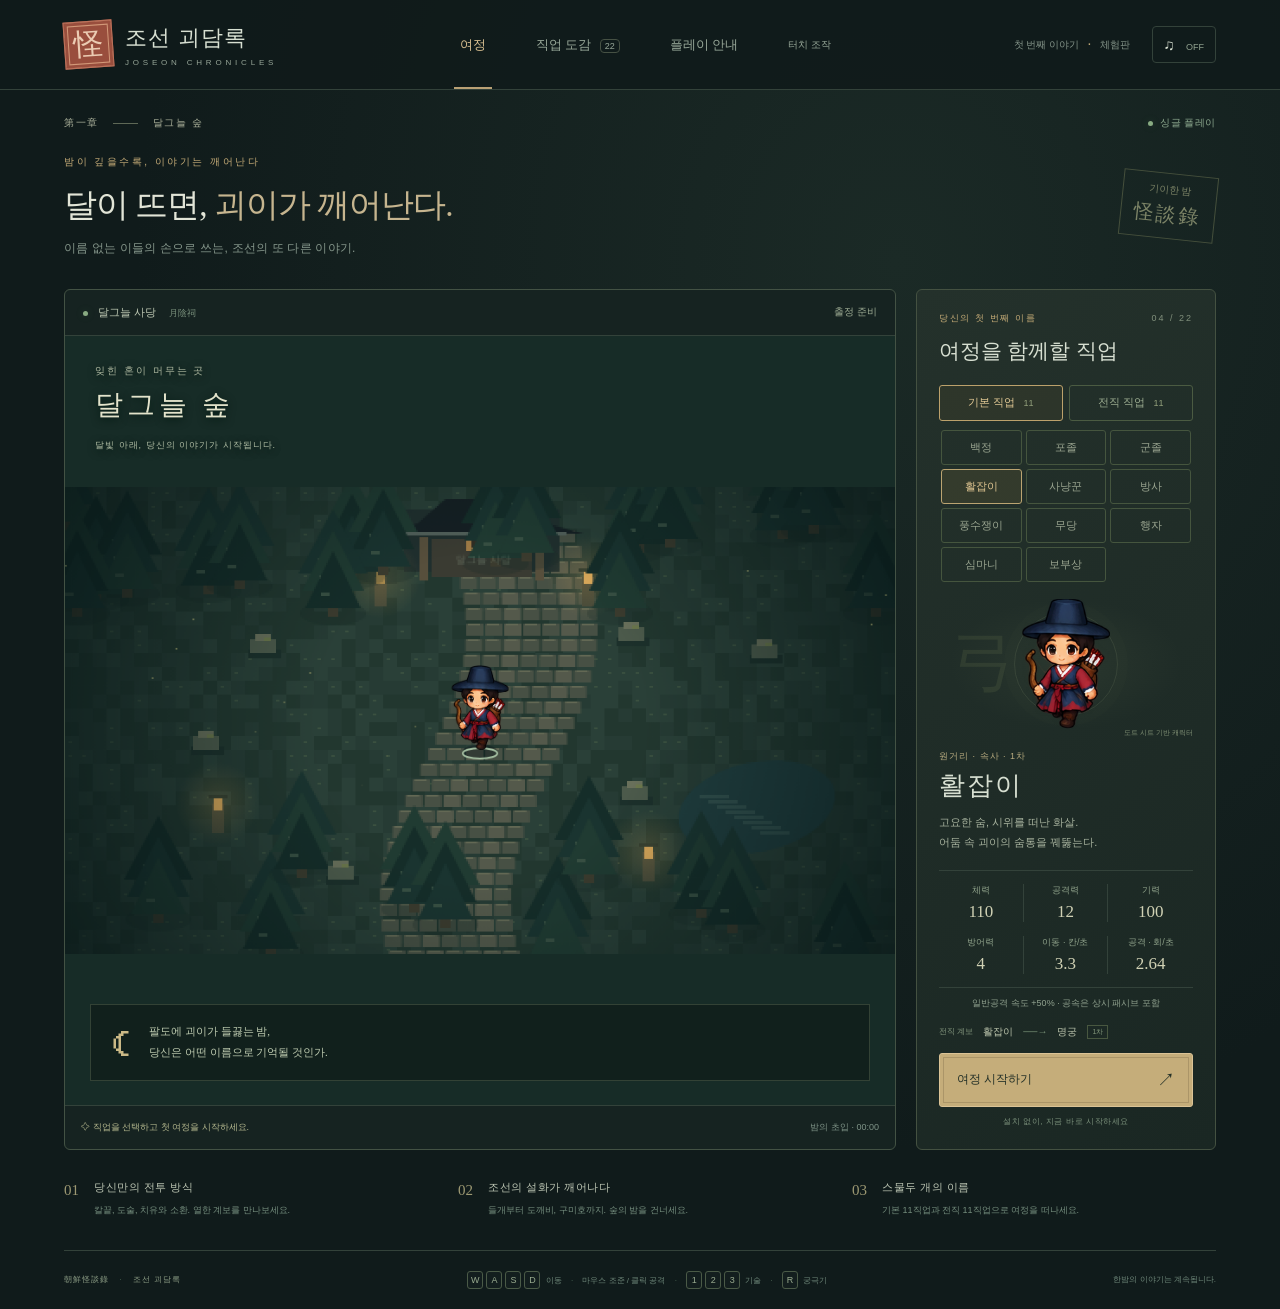
==== index.html @ a35b74d0 "Add first-tier skill atlases, timed combat effects and distinct summons" ====
<!doctype html><html lang="ko"><head><meta charset="UTF-8"><meta name="viewport" content="width=device-width,initial-scale=1,viewport-fit=cover"><meta name="theme-color" content="#111d1d"><title>조선 괴담록 — 달이 뜨면, 괴이가 깨어난다</title>  <script type="module" crossorigin src="./assets/index-BlNrgHkT.js"></script>
  <link rel="stylesheet" crossorigin href="./assets/index-DtNR-rjq.css">
</head><body><div id="app"></div></body></html>
---- assets/index-DtNR-rjq.css ----
:root{font-family:Noto Sans KR,sans-serif;color:#d7dfd1;background:#101b1b;font-synthesis:none;font-weight:400;--muted:#84958a;--gold:#c7ad78;--line:#33423a;--serif:"Noto Serif KR",Georgia,serif}*{box-sizing:border-box}body{margin:0;background:radial-gradient(ellipse at 70% 20%,#1b2a26 0,transparent 60%),#101b1b}button,a{-webkit-tap-highlight-color:transparent}button{font:inherit;color:inherit;cursor:pointer}button:focus-visible,a:focus-visible,canvas:focus-visible{outline:2px solid #d4bd8d;outline-offset:4px}button{border:0;background:transparent}button:hover{filter:brightness(1.14)}button:disabled{cursor:not-allowed}a{text-decoration:none;color:inherit}.topbar{height:90px;padding:0 5%;border-bottom:1px solid var(--line);display:flex;align-items:center;justify-content:space-between;background:#101a1adb}.brand{display:flex;align-items:center;gap:12px;font-family:var(--serif);font-size:22px;font-weight:700;letter-spacing:1px}.seal{background:#994e3d;border:1px solid #bb725b;box-shadow:inset 0 0 0 3px #994e3d,inset 0 0 0 4px #d29878;color:#ebcbb2;padding:2px 8px;font-size:30px;transform:rotate(-4deg)}.brand small{display:block;font:8px sans-serif;letter-spacing:3.8px;margin-top:5px;color:#96a597}.topbar nav{display:flex;gap:38px;height:100%;align-items:center}.nav{height:100%;font-size:13px;color:#97a798;position:relative}.nav.active{color:#d8bf90}.nav.active:after{content:"";height:2px;background:#b9a175;position:absolute;bottom:0;left:0;right:0}.nav span{font-size:9px;border:1px solid #465144;border-radius:4px;padding:1px 4px;margin-left:5px}.header-right{display:flex;align-items:center;gap:22px}.version{font-size:10px;color:#85958a}.version b{margin:0 6px;color:#baa473}.icon-button{border:1px solid var(--line);border-radius:4px;padding:9px 11px;font-size:15px}.icon-button span{font-size:9px;margin-left:7px;color:#91a28f}main{max-width:1440px;padding:26px 5% 0;margin:auto}.chapter-line{display:flex;justify-content:space-between;align-items:center;color:#aab09a;font-size:10px;letter-spacing:1.6px}.chapter-line i{display:inline-block;width:25px;height:1px;background:#5e6856;vertical-align:middle;margin:0 10px}.status-dot{letter-spacing:.5px;font-size:10px;color:#8eaa90}.status-dot:before,.live-dot{content:"";display:inline-block;background:#88ab82;width:5px;height:5px;border-radius:50%;margin-right:7px;box-shadow:0 0 8px #77b97730}.heading{display:flex;align-items:center;justify-content:space-between;padding:25px 0 32px}.eyebrow{font-size:10px;letter-spacing:2.5px;color:var(--gold);font-weight:500;margin:0 0 10px}h1{font:500 clamp(24px,2.6vw,37px)/1.55 var(--serif);letter-spacing:-1px;margin:0 0 9px;color:#e2e5d7}h1 em{font-style:normal;color:#c6b58f}.heading p:not(.eyebrow){font-size:12px;color:var(--muted);margin:0;letter-spacing:.2px}.heading-stamp{font-family:var(--serif);border:1px solid #596247;color:#a6ab83;text-align:center;padding:8px 12px;transform:rotate(6deg);font-size:10px;line-height:1.6;opacity:.7}.heading-stamp b{font-size:20px;letter-spacing:3px}.game-layout{display:grid;grid-template-columns:minmax(0,1fr) 300px;gap:20px;align-items:stretch}.stage-wrap{border:1px solid #435244;background:#162321;border-radius:6px;overflow:hidden;display:flex;flex-direction:column}.stage-top{padding:15px 18px;border-bottom:1px solid var(--line);display:flex;justify-content:space-between;font-size:11px;color:#bec8b3}.stage-top small{margin-left:10px;font-size:9px;color:#788f7b}.stage-top>span:last-child{font-size:10px;color:#9eac94}.canvas-wrap{position:relative;flex:1;background:#172c27;display:flex;align-items:center;overflow:hidden;min-height:360px}canvas{display:block;width:100%;image-rendering:auto;aspect-ratio:16/9;cursor:crosshair;touch-action:none}.map-label{position:absolute;left:30px;top:28px;pointer-events:none;text-shadow:0 2px 8px #001710}.map-label span{display:block;color:#aeb8a0;font-size:10px;letter-spacing:2px}.map-label b{display:block;font:500 28px var(--serif);margin:8px 0 10px;color:#e3e3cb;letter-spacing:4px}.map-label i{font-style:normal;font-size:9px;color:#b0bda4;letter-spacing:1px}.intro-banner{position:absolute;bottom:24px;left:25px;right:25px;padding:15px 20px;background:#111e1bce;border:1px solid #68765b66;display:flex;align-items:center;gap:18px;pointer-events:none}.intro-banner p{font:11px/1.9 var(--serif);color:#bfccb1;margin:0}.moon-symbol{font-size:40px;color:#cbb986}.stage-bottom{padding:15px 16px;display:flex;align-items:center;justify-content:space-between;font-size:9px;color:#95a58c;border-top:1px solid var(--line);gap:8px}.stage-bottom>span:first-child{color:#b6b98f}.stage-bottom>span:last-child{white-space:nowrap;color:#7e9387}.selection,.run-panel{background:linear-gradient(145deg,#24312b,#1a2723);border:1px solid #445141;border-radius:6px;padding:22px}.panel-heading{display:flex;align-items:center;justify-content:space-between}.panel-heading .eyebrow{font-size:9px;letter-spacing:1.6px}.panel-heading>span:last-child{font-size:9px;color:#82917d;letter-spacing:2px;margin-bottom:10px}h2{font:500 21px var(--serif);margin:2px 0 20px}.job-tabs{display:flex;border-bottom:1px solid #4b5544;gap:2px}.job-tab{flex:1;font-size:12px;color:#99a48f;padding:10px 0;position:relative}.job-tab.selected{color:#dfc591;background:#bdaa6f0c}.job-tab.selected:after{content:"";position:absolute;bottom:-1px;left:0;right:0;height:2px;background:#bda16d}.portrait{height:142px;position:relative;display:flex;align-items:center;justify-content:center;background:radial-gradient(ellipse,#74815b20,transparent 65%);margin:7px 0 10px}.portrait img{height:135px;width:135px;object-fit:contain;image-rendering:pixelated;z-index:1;filter:drop-shadow(0 8px 6px #07151060)}.portrait-ring{position:absolute;width:104px;height:104px;border:1px solid #7482603a;border-radius:50%;box-shadow:0 0 0 10px #8d8b5f05}.portrait-char{position:absolute;left:13px;top:25px;font:65px var(--serif);color:#60704b3a}.portrait-caption{position:absolute;bottom:-3px;right:0;font-size:7px;color:#819075}.tag{font-size:9px;letter-spacing:1px;color:#b9ac80}.job-info h3{font:600 26px var(--serif);margin:5px 0 9px;letter-spacing:2px}.job-info p{white-space:pre-line;font-size:11px;line-height:1.9;color:#a5b09c;margin:0}.stats{display:flex;justify-content:space-between;border-top:1px solid var(--line);border-bottom:1px solid var(--line);padding:13px 0;margin-top:17px}.stats>div{display:flex;flex-direction:column;gap:5px;text-align:center;flex:1;border-right:1px solid var(--line)}.stats>div:last-child{border:0}.stats span{font-size:9px;color:#8fa28a}.stats b{font:500 17px var(--serif);color:#d1d2b5}.lineage{display:flex;gap:10px;align-items:center;padding:14px 0;font-size:10px}.lineage>span{color:#84977e;font-size:8px}.lineage b{font-weight:400;color:#bcc5ad}.lineage i{font-style:normal;color:#778e75}.lineage small{font-size:7px;border:1px solid #485740;color:#819579;padding:1px 4px}.primary{width:100%;background:#c5ad7a;color:#233027;border:1px solid #dbc396;padding:14px 17px;border-radius:3px;font-weight:700;font-size:12px;display:flex;justify-content:space-between;align-items:center;box-shadow:inset 0 0 0 3px #c5ad7a,inset 0 0 0 4px #ab9568}.primary:hover{background:#d6bd89}.primary span{font-size:18px}.panel-foot{text-align:center;font-size:8px;color:#7c927c;margin:9px 0 0;letter-spacing:.6px}.bottom-info{display:grid;grid-template-columns:repeat(3,1fr);gap:30px;margin:30px 0 32px}.bottom-info>div{display:flex;align-items:flex-start;gap:15px}.info-number{color:#9c9872;font:15px var(--serif);padding-top:2px}.bottom-info h3{font-size:11px;font-weight:500;letter-spacing:.5px;margin:0 0 7px;color:#bcc5b3}.bottom-info p{font-size:9px;color:#758e7e;line-height:1.8;margin:0}footer{display:flex;justify-content:space-between;align-items:center;border-top:1px solid var(--line);padding:20px 0;font-size:8px;color:#6f887a;gap:14px}footer>span:first-child{letter-spacing:1px;color:#8c9d85}footer p{margin:0}footer i{font-style:normal;padding:0 7px;color:#526e5a}kbd{display:inline-block;min-width:16px;text-align:center;font:9px sans-serif;padding:3px;border:1px solid #4a5a47;border-radius:3px;margin-right:3px;color:#9aac90;background:#ffffff04}.hidden{display:none!important}.run-panel{display:flex;flex-direction:column}.run-panel h2{margin-top:10px}.objective{border:1px solid #526145;background:#15261d77;padding:20px 15px;margin:10px 0 22px}.objective>span{font-size:9px;color:#a6a775}.objective h3{font:500 18px var(--serif);margin:12px 0}.objective p{font-size:11px;color:#8fa88f;line-height:1.9}.chapter-dots{display:flex;gap:8px;margin-top:22px}.chapter-dots i{height:3px;flex:1;background:#3b5040}.chapter-dots .done{background:#c3ab77}.run-stats>div{display:flex;justify-content:space-between;margin-bottom:20px;font-size:12px}.run-stats span{color:#94a78e}.run-stats b{font:18px var(--serif);color:#d3bc8c}.potion{display:flex;justify-content:space-between;align-items:center;background:#30402b70;border:1px solid #4e6544;padding:12px;font-size:11px}.potion b{font-weight:500}.potion>span:first-child{color:#b7c98e}.small-note{font-size:9px;line-height:1.8;color:#7f987f}.active-buffs{color:#d1bc84;font-size:10px;min-height:35px;margin-top:20px}.secondary{padding:14px 10px;border:1px solid #495d48;border-radius:3px;display:flex;justify-content:space-between;font-size:10px;margin-top:auto}.secondary span{font-size:8px;color:#889b7d}.hud{display:flex;gap:22px;border:1px solid #45503d;background:#1d2a24;margin-top:15px;padding:17px 20px;border-radius:5px;align-items:center}.vitals{display:flex;align-items:center;gap:16px;min-width:250px}.hud-job{display:flex;align-items:center;gap:8px}.mini-seal{font:24px var(--serif);border:1px solid #8f8958;color:#c9b17a;padding:4px}.hud-job b{font-size:11px;display:block}.hud-job small{display:block;font-size:7px;color:#93a083;margin-top:5px}.bars{flex:1;min-width:120px}.bars label{display:flex;justify-content:space-between;font-size:8px;color:#a2b199;padding:4px 0}.bar{height:5px;background:#0e1a16;border-radius:2px;overflow:hidden}.bar i{display:block;height:100%;width:100%;transition:width .1s}.health i{background:#b47060}.mana i{background:#6e999d}.skillbar{display:flex;flex:1;gap:8px}.skill-slot{position:relative;flex:1;border:1px solid #4d5b44;background:#26352b;min-height:87px;border-radius:3px;padding:7px 3px;overflow:hidden}.skill-slot kbd{position:absolute;left:5px;top:5px;font-size:8px;background:#14251b}.skill-glyph{display:block;color:#c6b17a;font-size:27px;line-height:30px;margin-bottom:7px}.skill-slot b{display:block;font-size:9px;font-weight:500;color:#c2c8b0}.skill-slot small{display:block;font-size:7px;color:#879a7d;margin-top:4px}.skill-slot.no-mana{opacity:.45}.cooldown{display:none;position:absolute;inset:0;background:#101c19cb;place-items:center;font:25px var(--serif);color:#d7c597}.overlay{position:absolute;inset:0;z-index:5;background:#071512b8;-webkit-backdrop-filter:blur(3px);backdrop-filter:blur(3px);display:grid;place-items:center}.modal-card{width:min(320px,85%);text-align:center;background:#1d2c24f2;border:1px solid #847950;padding:26px}.modal-card h2{margin:15px 0;font-size:23px}.modal-card p{font-size:11px;line-height:1.9;color:#a6b39b;margin-bottom:24px}.modal-card .text-button{margin-top:15px}.text-button{font-size:10px;color:#b4b89a;padding:4px 0}.text-button:hover{color:#dcc496}#toast{position:absolute;top:14px;left:50%;transform:translate(-50%,-8px);opacity:0;background:#14231cef;color:#d5c18d;border:1px solid #82764e;padding:10px 18px;z-index:10;font-size:11px;max-width:90%;width:max-content;pointer-events:none;transition:.2s}#toast.visible{opacity:1;transform:translate(-50%)}dialog{border:1px solid #6f7655;border-radius:5px;background:#1b2b24;color:#d1d9c5;width:min(850px,93vw);max-height:85vh;padding:30px;box-shadow:0 30px 100px #0009}dialog::backdrop{background:#06130fc9;-webkit-backdrop-filter:blur(5px);backdrop-filter:blur(5px)}.dialog-top{display:flex;justify-content:space-between;align-items:flex-start;border-bottom:1px solid #42513d;margin-bottom:20px}.dialog-top h2{margin-top:10px;font-size:27px}.book-intro{font-size:12px;color:#9aaf94;line-height:1.9}.filters{display:flex;gap:8px;margin:20px 0;flex-wrap:wrap}.filters button{border:1px solid #465a40;border-radius:3px;padding:8px 13px;font-size:11px;color:#9db191}.filters .selected{color:#dfc895;background:#3d4530;border-color:#8e8055}.tree-grid{display:grid;grid-template-columns:1fr 1fr;gap:12px}.tree-card{border:1px solid #40563e;padding:18px;text-align:left;background:#243329}.tree-card h3{font:500 18px var(--serif);margin:15px 0}.tree-card h3 i{font-style:normal;color:#758d6d;margin:0 16px;font-size:13px}.tree-card p{font-size:10px;color:#8fa484;line-height:1.8}.tree-card small{display:flex;justify-content:space-between;color:#c2b483;font-size:9px;margin-top:20px}.tree-card small span{color:#93a782}.skill-row{display:flex;gap:20px;border-bottom:1px solid #3e513a;padding:20px 0}.skill-symbol{font-size:28px;color:#c2ab74;width:42px}.skill-row h3{font:500 17px var(--serif);margin:7px 0}.skill-row p{font-size:11px;color:#a5b69b;line-height:1.8;margin:8px 0}.skill-row small{font-size:10px;color:#c0b082}.tier-heading{font:21px var(--serif);margin-top:28px;color:#d1ba88}.tier-heading small{font:10px sans-serif;color:#8ea180}.guide-grid{display:grid;grid-template-columns:1fr 1fr;gap:24px}.guide-grid h3,.guide-note h3{font:18px var(--serif);color:#d4bd8e}.guide-grid p,.guide-note p{font-size:12px;color:#9eaf96;line-height:2}.guide-note{margin-top:30px;padding:10px 20px;background:#23372a;border:1px solid #415a3d}.loading{padding:20vh 20px;text-align:center;font:36px/2 var(--serif);color:#c4ad79}.loading small{font:12px sans-serif}@media(min-width:1500px){main{padding-left:40px;padding-right:40px}.canvas-wrap{min-height:450px}}@media(max-width:1050px){.topbar{padding:0 3%;height:78px}.topbar nav{gap:22px}.version{display:none}main{padding:22px 3% 0}.game-layout{grid-template-columns:minmax(0,1fr) 265px;gap:14px}.selection,.run-panel{padding:17px}.canvas-wrap{min-height:310px}.lineage{gap:7px}.vitals{min-width:210px;gap:10px}.hud{gap:15px;padding:13px}.hud-job small{font-size:6px}.bottom-info{gap:18px}.bottom-info p,.stage-bottom{font-size:8px}.stage-bottom>span:last-child{display:none}footer>span:last-child{display:none}}@media(max-width:760px){.brand{font-size:17px}.seal{font-size:23px}.brand small{font-size:6px;letter-spacing:2.7px}.topbar{height:72px;gap:12px}.topbar nav{gap:14px;margin-left:auto}.nav{font-size:11px}.header-right{display:none}main{padding:20px 4% 0}.heading{padding:20px 0 25px}.heading-stamp{display:none}.eyebrow{font-size:8px}.heading p:not(.eyebrow){font-size:10px}.game-layout{grid-template-columns:1fr}.canvas-wrap{min-height:0}.stage-top,.stage-bottom{padding:12px}.map-label{top:18px;left:18px}.map-label b{font-size:24px}.map-label i{display:none}.intro-banner{bottom:14px;left:14px;right:14px;padding:10px 13px}.intro-banner p{font-size:9px}.moon-symbol{font-size:25px}.selection{display:grid;grid-template-columns:135px 1fr;gap:0 20px;padding:20px}.panel-heading,.selection>h2,.job-tabs,.selection>.primary,.panel-foot{grid-column:1/-1}.portrait{grid-row:4/7;height:170px;margin:0;align-self:center}.portrait img{width:145px;height:145px}.portrait-caption{font-size:6px;right:auto;bottom:8px}.job-info{padding-top:18px}.job-info h3{font-size:23px}.stats{margin-top:10px;padding:10px 0}.lineage{font-size:9px}.lineage>span{display:none}.panel-foot{margin-top:12px}.run-panel{display:grid;grid-template-columns:1fr 1fr;gap:12px}.run-panel>.eyebrow,.run-panel>h2{grid-column:1/-1;margin:0}.objective{grid-row:3/6;margin:0;padding:13px}.objective h3{font-size:15px}.objective p{font-size:9px}.run-stats{padding-top:5px}.run-stats>div{font-size:10px;margin-bottom:12px}.small-note{margin:0}.active-buffs{grid-column:1/-1;margin:0;min-height:12px}.secondary{grid-column:1/-1}.hud{flex-direction:column;align-items:stretch}.vitals{min-width:0}.hud-job{min-width:90px}.skillbar{gap:5px}.skill-slot b{font-size:8px}.skill-slot small{font-size:6px}.skill-slot{min-height:82px}.bottom-info{grid-template-columns:1fr;gap:18px;margin:24px 0}.bottom-info p{font-size:9px}.bottom-info h3{margin-bottom:4px}footer{flex-direction:column;align-items:flex-start;gap:10px;font-size:7px}footer kbd{min-width:12px;font-size:7px}footer i{padding:0 3px}.tree-grid,.guide-grid{grid-template-columns:1fr}dialog{padding:20px}.dialog-top .eyebrow{letter-spacing:1px}.skill-row{gap:10px}.modal-card{padding:18px}.modal-card h2{font-size:20px}.modal-card p{font-size:10px;margin-bottom:14px}.modal-card .eyebrow{font-size:8px}}@media(prefers-reduced-motion:reduce){*{transition:none!important}}.sprite-preview{width:135px;height:135px;display:grid;place-items:center;z-index:1}.sprite-crop{position:relative;overflow:hidden;display:block;flex:none}.portrait .sprite-crop img{position:absolute;max-width:none;object-fit:fill;image-rendering:auto;filter:none}.roster-switch{display:flex;gap:6px;margin-bottom:8px}.roster-switch button{flex:1;min-height:36px;border:1px solid #4b5b42;border-radius:3px;color:#9cad91;font-size:11px}.roster-switch button.selected{border-color:#bca16b;background:#5a513034;color:#e2c995}.roster-switch small{margin-left:5px;color:#94a17c;font-size:9px}.job-tabs{display:grid;grid-template-columns:repeat(3,minmax(0,1fr));gap:4px;border:0;max-height:184px;overflow-y:auto;padding:1px 2px 4px}.job-tab{min-height:35px;padding:8px 3px;border:1px solid #45553e;border-radius:3px;font-size:11px}.job-tab.selected{border-color:#bba471;background:#71633938}.job-tab.selected:after{display:none}.job-tab:focus-visible,.roster-switch button:focus-visible{outline:2px solid #e0c38d;outline-offset:2px}@media(max-width:760px){.job-chooser{grid-column:1/-1}.job-tabs{grid-template-columns:repeat(4,minmax(0,1fr));max-height:none}.job-tab{min-height:42px}.roster-switch button{min-height:44px}}.stats{display:grid;grid-template-columns:repeat(3,minmax(0,1fr));row-gap:14px}.stats>div:nth-child(3n){border-right:0}.stat-note{font-size:9px;line-height:1.6;color:#91a28f;text-align:center;margin:8px 0 0}@media(max-width:760px){.selection .portrait{grid-column:1;grid-row:4}.selection .job-info{grid-column:2;grid-row:4;align-self:center;padding-top:0}.selection .stats{grid-column:1/-1;grid-row:5}.selection .stat-note{grid-column:1/-1;grid-row:6}.selection .lineage{grid-column:1/-1;grid-row:7;justify-content:center}}#touch-status,#touch-controls{display:none}#touch-toggle{font-size:10px;white-space:nowrap}#touch-toggle[aria-pressed=true]{color:#dac292}.touch-mode button{touch-action:manipulation}.touch-mode .job-tab,.touch-mode .filters button,.touch-mode #close-book{min-height:44px}.touch-mode.in-session,.touch-mode.in-session body{overflow:hidden;overscroll-behavior:none;height:100%;user-select:none;-webkit-user-select:none}.touch-mode.in-session .topbar{display:none}.touch-mode.in-session main{position:fixed;inset:0;margin:0;max-width:none;height:100vh;height:100dvh;padding:env(safe-area-inset-top,0px) env(safe-area-inset-right,0px) env(safe-area-inset-bottom,0px) env(safe-area-inset-left,0px);display:flex;flex-direction:column;gap:0;background:#111f1b}.touch-mode.in-session .chapter-line,.touch-mode.in-session .heading,.touch-mode.in-session .bottom-info,.touch-mode.in-session footer,.touch-mode.in-session .hud,.touch-mode.in-session .run-panel{display:none!important}.touch-mode.in-session .game-layout{display:flex;min-height:0;flex:1;gap:0}.touch-mode.in-session .stage-wrap{width:100%;border-radius:0;border-left:0;border-right:0;min-height:0}.touch-mode.in-session .stage-top,.touch-mode.in-session .stage-bottom{display:none}.touch-mode.in-session .canvas-wrap{min-height:0;justify-content:center;flex:1;overflow:hidden}.touch-mode.in-session canvas{width:min(100%,calc(var(--arena-height,270px) * 16 / 9));height:auto;flex:none;max-width:100%;touch-action:none}.touch-mode.in-session #touch-status{display:flex;align-items:center;gap:8px;flex:none;padding:7px 10px;border-bottom:1px solid #47573b;background:#1a2a22;min-height:78px}.touch-vitals{flex:1;max-width:420px;min-width:100px;margin-right:auto}.touch-vitals>div:first-child{display:flex;justify-content:space-between;gap:8px;align-items:center;margin-bottom:3px}.touch-vitals b{font:600 13px var(--serif);color:#e0c998}.touch-vitals #touch-wave{font-size:9px;color:#a2b697}.touch-vitals label{display:flex;justify-content:space-between;font-size:9px;color:#b4c3a6;line-height:15px}.touch-vitals .bar{height:5px}#touch-status button{min-width:44px;min-height:46px;border:1px solid #506447;border-radius:7px;font-size:10px;background:#293b29;color:#dbcc9e;line-height:1.6;padding:5px}#touch-status #touch-pause{font-size:22px}.touch-mode.in-session #touch-controls{display:grid;grid-template-columns:140px minmax(0,1fr);gap:6px 14px;flex:none;padding:14px 14px 8px;background:linear-gradient(#1b2a22,#14221b);border-top:1px solid #53603f;touch-action:none}.touch-stick-column{display:flex;flex-direction:column;align-items:center;justify-content:center}#touch-stick{width:132px;height:132px;border-radius:50%;border:1px solid #64724d;background:radial-gradient(circle,#7384571a 45%,#263b2b 46%,#172c20 69%,#5b7149 70%,#263b2b 72%);position:relative;touch-action:none;user-select:none;-webkit-user-select:none}.stick-directions{position:absolute;inset:0;display:grid;place-items:center;font-size:100px;font-weight:400;line-height:1;color:#8f9f6b25;pointer-events:none}#touch-thumb{position:absolute;top:calc(50% - 24px);left:calc(50% - 24px);width:48px;height:48px;background:radial-gradient(circle at 35% 25%,#b7b783,#777e4c);border:2px solid #c2bd87;box-shadow:0 4px 12px #07150d90,inset 0 0 0 4px #828956;border-radius:50%;pointer-events:none}.touch-stick-label{font-size:10px;color:#aab794;margin-top:8px;letter-spacing:3px}.touch-actions{min-width:0;max-width:400px;width:100%;justify-self:end}#touch-skills{display:grid;grid-template-columns:1fr 1fr;gap:7px}#touch-skills button{position:relative;min-height:52px;padding:7px 3px;border:1px solid #67744d;border-radius:8px;background:#2e412d;overflow:hidden;touch-action:manipulation}#touch-skills small{display:block;font-size:8px;color:#a4b28a;line-height:14px}#touch-skills b{display:block;font-size:10px;color:#dfd1a7;white-space:nowrap;font-weight:500}#touch-skills button:last-child{border-color:#ac8c55;background:#463f29}.touch-cd{position:absolute;inset:0;background:#0d1d16cf;display:grid;place-items:center;font:22px var(--serif);color:#d9c28c;pointer-events:none}.touch-cd[hidden]{display:none}#touch-skills .no-mana{opacity:.45}#touch-skills button:disabled{cursor:default}.touch-bottom{display:flex;gap:8px;margin-top:8px}#touch-heal{flex:1;border:1px solid #7d8d55;background:#33472a;border-radius:9px;min-height:57px;color:#c7d39c;font-size:19px;padding:4px}#touch-heal span{display:block;font-size:10px}#touch-heal:disabled{opacity:.4}#touch-attack{flex:1.5;border:1px solid #d7bd80;border-radius:12px;background:linear-gradient(#bda674,#7b7544);color:#122619;min-height:57px;touch-action:none;user-select:none;-webkit-user-select:none;-webkit-touch-callout:none}#touch-attack b{display:block;font:700 18px var(--serif);line-height:24px}#touch-attack small{font-size:9px}#touch-attack.pressed{background:#e0cb96;box-shadow:0 0 15px #cfb87950;transform:scale(.97)}.touch-help{grid-column:1/-1;text-align:center;color:#93a583;font-size:9px;line-height:15px;margin:3px 0 0}.touch-mode.in-session #toast{font-size:10px;top:8px;padding:8px 10px}.touch-mode.in-session .modal-card{max-height:100%;overflow:auto}.touch-mode.in-session .modal-card .primary,.touch-mode.in-session .modal-card .text-button{min-height:44px}.touch-mode dialog{user-select:text;-webkit-user-select:text}@media(max-width:390px){.touch-mode .topbar nav{gap:8px}.touch-mode .brand{font-size:15px}.touch-mode .nav{font-size:10px}.touch-mode .brand small{letter-spacing:1px}.touch-mode.in-session #touch-controls{grid-template-columns:124px 1fr;gap:6px 10px;padding:12px 10px 8px}#touch-stick{width:116px;height:116px}}@media(max-height:650px)and (orientation:portrait){.touch-mode.in-session #touch-controls{padding-top:8px}#touch-skills button{min-height:44px}#touch-attack,#touch-heal{min-height:49px}.touch-help{font-size:8px}.touch-mode.in-session #touch-status{min-height:68px;padding:4px 8px}}@media(orientation:landscape){.touch-mode.in-session #touch-status{min-height:64px;padding:4px 10px}.touch-mode.in-session .game-layout{margin-left:140px;margin-right:194px}.touch-mode.in-session #touch-controls{position:absolute;inset:64px 0 0;display:block;pointer-events:none;background:none;border:0;padding:0}.touch-mode.in-session .touch-stick-column{position:absolute;left:calc(7px + env(safe-area-inset-left,0px));top:50%;transform:translateY(-50%);width:126px;pointer-events:auto}.touch-mode.in-session #touch-stick{width:116px;height:116px}.touch-mode.in-session .touch-actions{position:absolute;right:calc(8px + env(safe-area-inset-right,0px));top:50%;transform:translateY(-50%);width:176px;pointer-events:auto}.touch-mode.in-session .touch-help{display:none}.touch-mode.in-session #touch-skills button{min-height:47px}.touch-mode.in-session #touch-attack,.touch-mode.in-session #touch-heal{min-height:52px}.touch-mode.in-session .overlay{position:fixed;inset:0;z-index:15}.touch-mode.in-session .modal-card{width:350px;max-height:94dvh}.touch-mode.in-session .modal-card h2{margin:8px 0}.touch-mode.in-session .modal-card p{margin:8px 0 15px}}@media(orientation:portrait){.touch-mode.in-session canvas{height:100%;width:calc(var(--arena-height,270px) * 16 / 9);max-width:none;transform:translate(var(--camera-shift,0px))}}#touch-status #touch-sound{min-width:32px;width:32px;padding:2px;font-size:19px;color:#839679}#touch-status #touch-sound.enabled{color:#edce8f;border-color:#c8ac72;background:#465136}
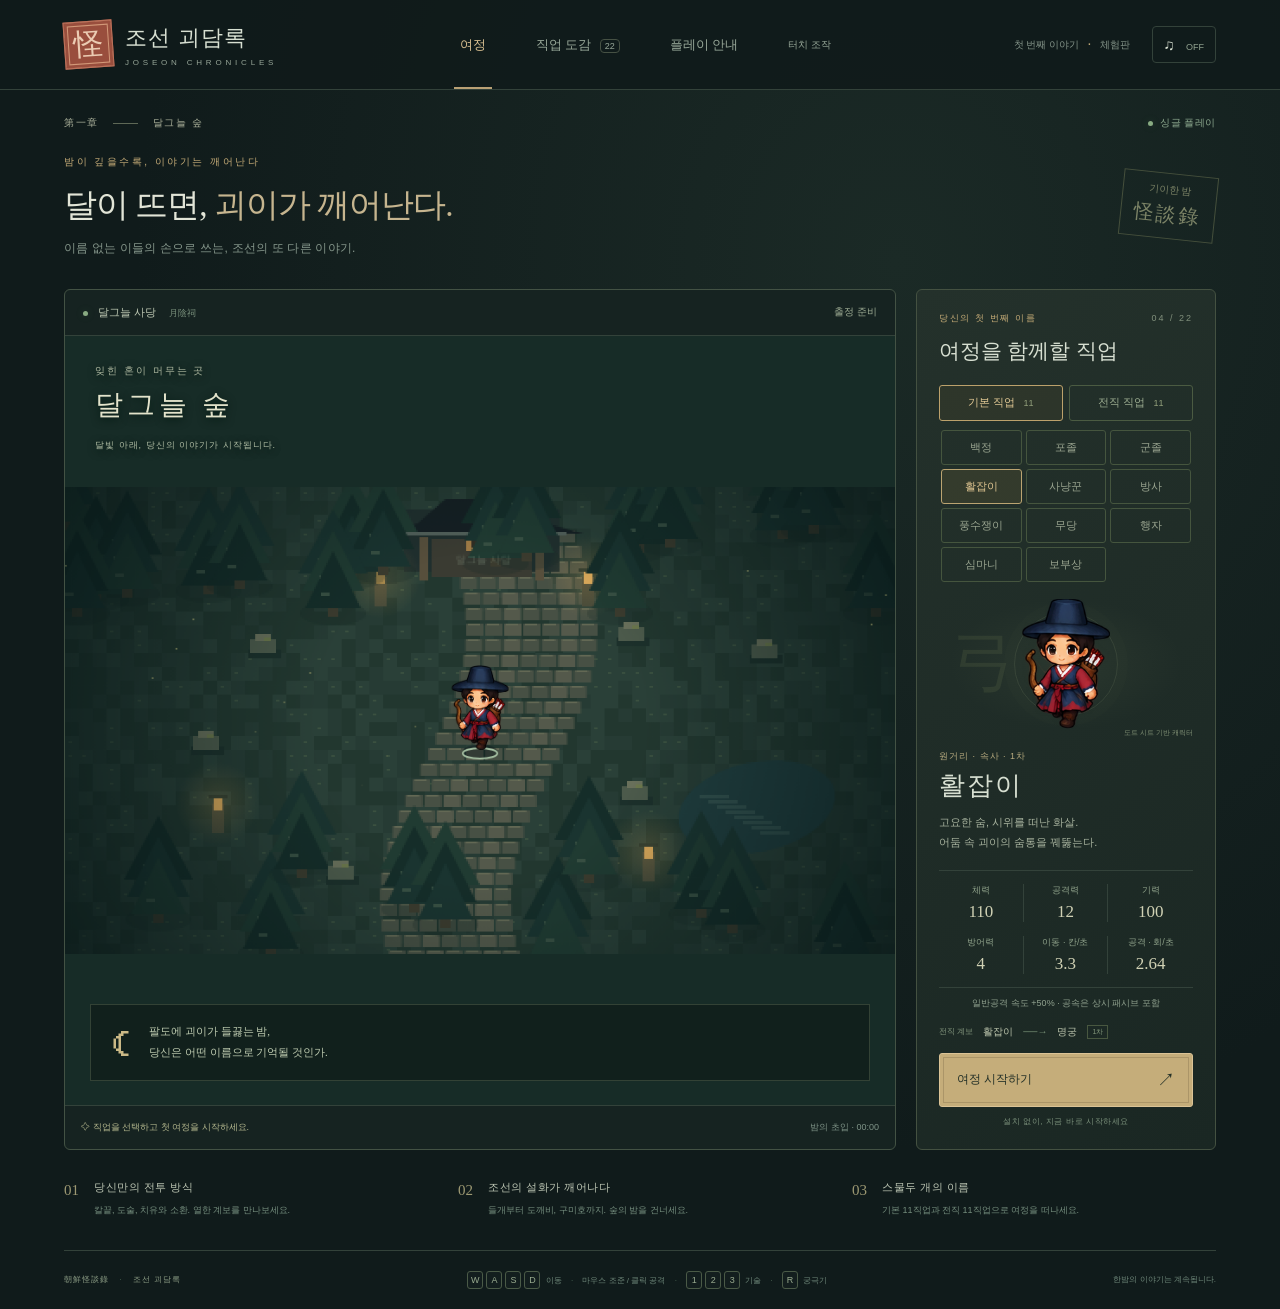
==== commit fb69c9d0: "Fix gait readback stalls and reduce mobile rendering and HUD overhead" ====
--- a/index.html
+++ b/index.html
@@ -1,3 +1,3 @@
-<!doctype html><html lang="ko"><head><meta charset="UTF-8"><meta name="viewport" content="width=device-width,initial-scale=1,viewport-fit=cover"><meta name="theme-color" content="#111d1d"><title>조선 괴담록 — 달이 뜨면, 괴이가 깨어난다</title>  <script type="module" crossorigin src="./assets/index-BlNrgHkT.js"></script>
+<!doctype html><html lang="ko"><head><meta charset="UTF-8"><meta name="viewport" content="width=device-width,initial-scale=1,viewport-fit=cover"><meta name="theme-color" content="#111d1d"><title>조선 괴담록 — 달이 뜨면, 괴이가 깨어난다</title>  <script type="module" crossorigin src="./assets/index-DA6IbXd5.js"></script>
   <link rel="stylesheet" crossorigin href="./assets/index-DtNR-rjq.css">
 </head><body><div id="app"></div></body></html>
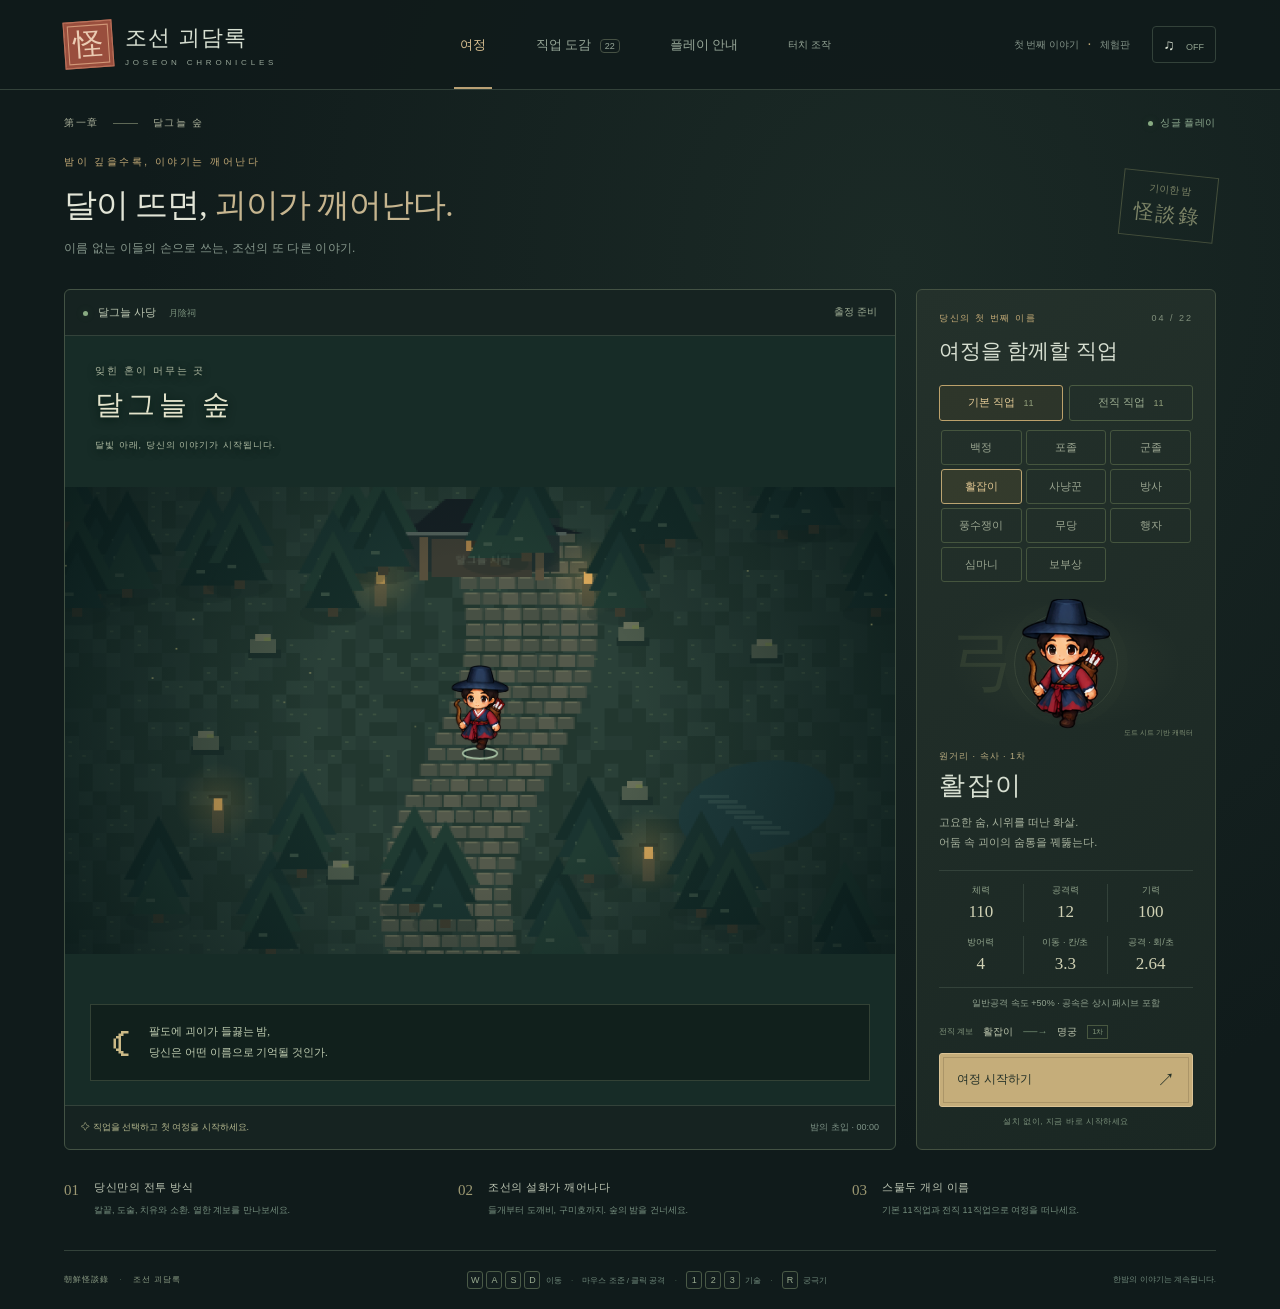
==== commit de9e7709: "Fix real-monster hit rendering stalls and repeated global combat pauses" ====
--- a/index.html
+++ b/index.html
@@ -1,3 +1,3 @@
-<!doctype html><html lang="ko"><head><meta charset="UTF-8"><meta name="viewport" content="width=device-width,initial-scale=1,viewport-fit=cover"><meta name="theme-color" content="#111d1d"><title>조선 괴담록 — 달이 뜨면, 괴이가 깨어난다</title>  <script type="module" crossorigin src="./assets/index-DA6IbXd5.js"></script>
+<!doctype html><html lang="ko"><head><meta charset="UTF-8"><meta name="viewport" content="width=device-width,initial-scale=1,viewport-fit=cover"><meta name="theme-color" content="#111d1d"><title>조선 괴담록 — 달이 뜨면, 괴이가 깨어난다</title>  <script type="module" crossorigin src="./assets/index-BOxAUMcI.js"></script>
   <link rel="stylesheet" crossorigin href="./assets/index-DtNR-rjq.css">
 </head><body><div id="app"></div></body></html>
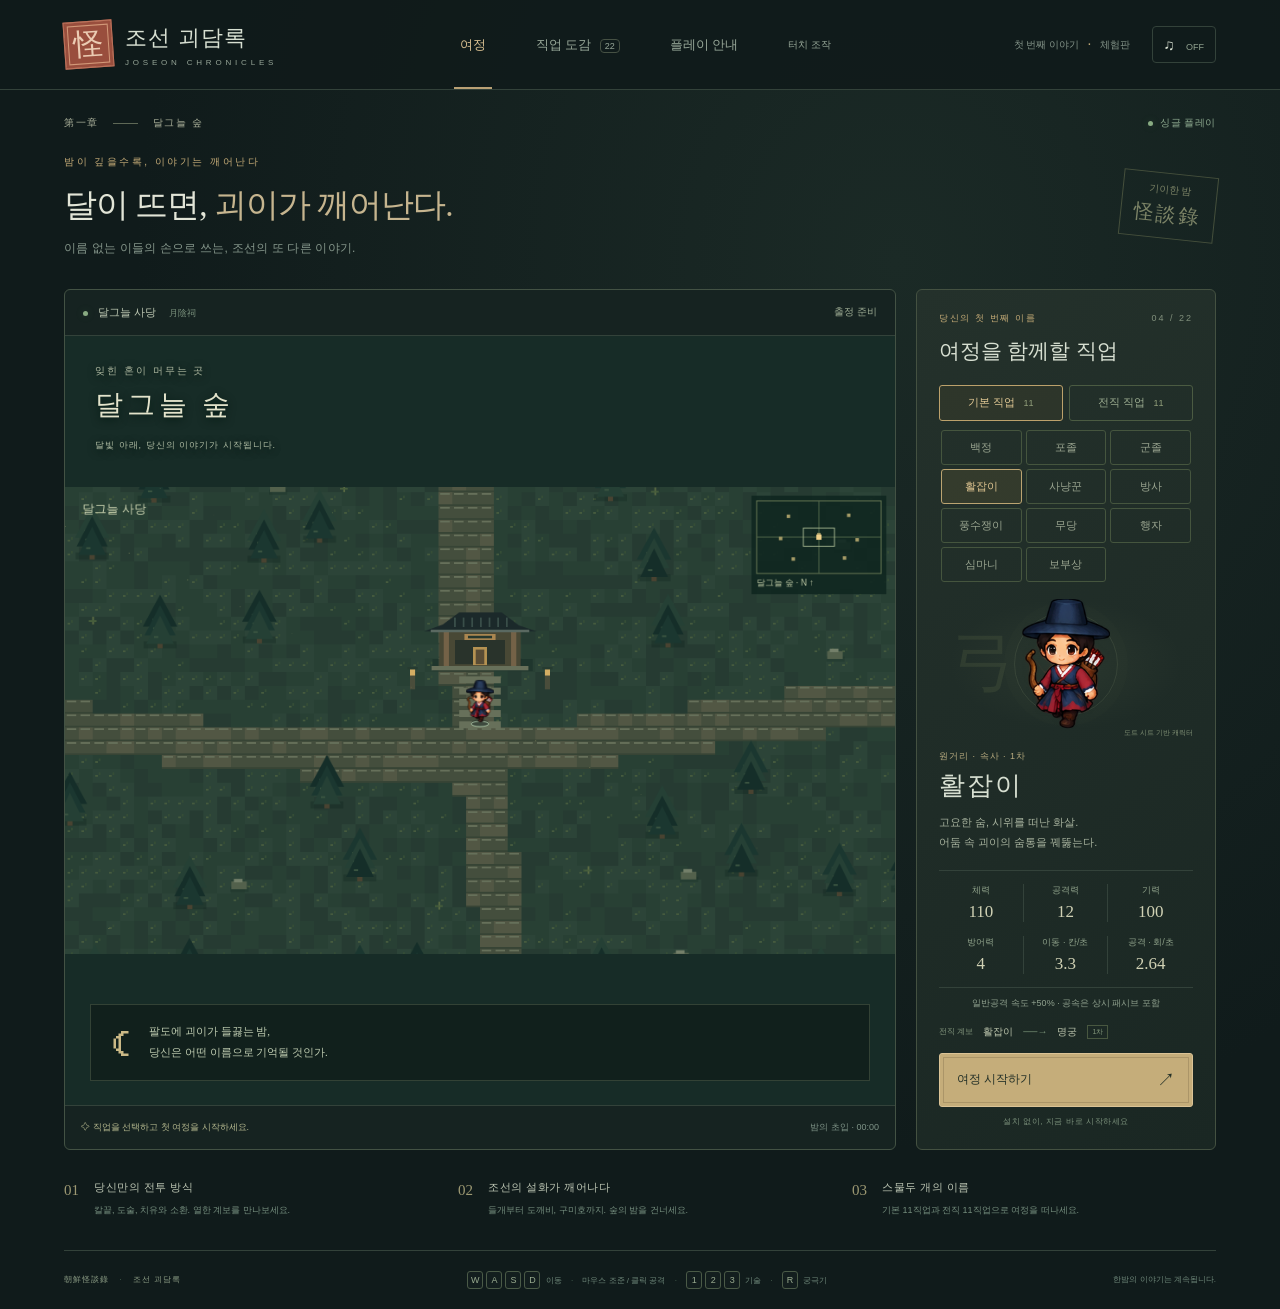
==== commit 629a85ba: "Expand the forest stage with a following camera and wider adaptive views" ====
--- a/index.html
+++ b/index.html
@@ -1,3 +1,3 @@
-<!doctype html><html lang="ko"><head><meta charset="UTF-8"><meta name="viewport" content="width=device-width,initial-scale=1,viewport-fit=cover"><meta name="theme-color" content="#111d1d"><title>조선 괴담록 — 달이 뜨면, 괴이가 깨어난다</title>  <script type="module" crossorigin src="./assets/index-BOxAUMcI.js"></script>
-  <link rel="stylesheet" crossorigin href="./assets/index-DtNR-rjq.css">
+<!doctype html><html lang="ko"><head><meta charset="UTF-8"><meta name="viewport" content="width=device-width,initial-scale=1,viewport-fit=cover"><meta name="theme-color" content="#111d1d"><title>조선 괴담록 — 달이 뜨면, 괴이가 깨어난다</title>  <script type="module" crossorigin src="./assets/index-T18xWkog.js"></script>
+  <link rel="stylesheet" crossorigin href="./assets/index-B5FTog5g.css">
 </head><body><div id="app"></div></body></html>
--- a/assets/index-B5FTog5g.css
+++ b/assets/index-B5FTog5g.css
@@ -0,0 +1 @@
+:root{font-family:Noto Sans KR,sans-serif;color:#d7dfd1;background:#101b1b;font-synthesis:none;font-weight:400;--muted:#84958a;--gold:#c7ad78;--line:#33423a;--serif:"Noto Serif KR",Georgia,serif}*{box-sizing:border-box}body{margin:0;background:radial-gradient(ellipse at 70% 20%,#1b2a26 0,transparent 60%),#101b1b}button,a{-webkit-tap-highlight-color:transparent}button{font:inherit;color:inherit;cursor:pointer}button:focus-visible,a:focus-visible,canvas:focus-visible{outline:2px solid #d4bd8d;outline-offset:4px}button{border:0;background:transparent}button:hover{filter:brightness(1.14)}button:disabled{cursor:not-allowed}a{text-decoration:none;color:inherit}.topbar{height:90px;padding:0 5%;border-bottom:1px solid var(--line);display:flex;align-items:center;justify-content:space-between;background:#101a1adb}.brand{display:flex;align-items:center;gap:12px;font-family:var(--serif);font-size:22px;font-weight:700;letter-spacing:1px}.seal{background:#994e3d;border:1px solid #bb725b;box-shadow:inset 0 0 0 3px #994e3d,inset 0 0 0 4px #d29878;color:#ebcbb2;padding:2px 8px;font-size:30px;transform:rotate(-4deg)}.brand small{display:block;font:8px sans-serif;letter-spacing:3.8px;margin-top:5px;color:#96a597}.topbar nav{display:flex;gap:38px;height:100%;align-items:center}.nav{height:100%;font-size:13px;color:#97a798;position:relative}.nav.active{color:#d8bf90}.nav.active:after{content:"";height:2px;background:#b9a175;position:absolute;bottom:0;left:0;right:0}.nav span{font-size:9px;border:1px solid #465144;border-radius:4px;padding:1px 4px;margin-left:5px}.header-right{display:flex;align-items:center;gap:22px}.version{font-size:10px;color:#85958a}.version b{margin:0 6px;color:#baa473}.icon-button{border:1px solid var(--line);border-radius:4px;padding:9px 11px;font-size:15px}.icon-button span{font-size:9px;margin-left:7px;color:#91a28f}main{max-width:1440px;padding:26px 5% 0;margin:auto}.chapter-line{display:flex;justify-content:space-between;align-items:center;color:#aab09a;font-size:10px;letter-spacing:1.6px}.chapter-line i{display:inline-block;width:25px;height:1px;background:#5e6856;vertical-align:middle;margin:0 10px}.status-dot{letter-spacing:.5px;font-size:10px;color:#8eaa90}.status-dot:before,.live-dot{content:"";display:inline-block;background:#88ab82;width:5px;height:5px;border-radius:50%;margin-right:7px;box-shadow:0 0 8px #77b97730}.heading{display:flex;align-items:center;justify-content:space-between;padding:25px 0 32px}.eyebrow{font-size:10px;letter-spacing:2.5px;color:var(--gold);font-weight:500;margin:0 0 10px}h1{font:500 clamp(24px,2.6vw,37px)/1.55 var(--serif);letter-spacing:-1px;margin:0 0 9px;color:#e2e5d7}h1 em{font-style:normal;color:#c6b58f}.heading p:not(.eyebrow){font-size:12px;color:var(--muted);margin:0;letter-spacing:.2px}.heading-stamp{font-family:var(--serif);border:1px solid #596247;color:#a6ab83;text-align:center;padding:8px 12px;transform:rotate(6deg);font-size:10px;line-height:1.6;opacity:.7}.heading-stamp b{font-size:20px;letter-spacing:3px}.game-layout{display:grid;grid-template-columns:minmax(0,1fr) 300px;gap:20px;align-items:stretch}.stage-wrap{border:1px solid #435244;background:#162321;border-radius:6px;overflow:hidden;display:flex;flex-direction:column}.stage-top{padding:15px 18px;border-bottom:1px solid var(--line);display:flex;justify-content:space-between;font-size:11px;color:#bec8b3}.stage-top small{margin-left:10px;font-size:9px;color:#788f7b}.stage-top>span:last-child{font-size:10px;color:#9eac94}.canvas-wrap{position:relative;flex:1;background:#172c27;display:flex;align-items:center;overflow:hidden;min-height:360px}canvas{display:block;width:100%;image-rendering:auto;aspect-ratio:16/9;cursor:crosshair;touch-action:none}.map-label{position:absolute;left:30px;top:28px;pointer-events:none;text-shadow:0 2px 8px #001710}.map-label span{display:block;color:#aeb8a0;font-size:10px;letter-spacing:2px}.map-label b{display:block;font:500 28px var(--serif);margin:8px 0 10px;color:#e3e3cb;letter-spacing:4px}.map-label i{font-style:normal;font-size:9px;color:#b0bda4;letter-spacing:1px}.intro-banner{position:absolute;bottom:24px;left:25px;right:25px;padding:15px 20px;background:#111e1bce;border:1px solid #68765b66;display:flex;align-items:center;gap:18px;pointer-events:none}.intro-banner p{font:11px/1.9 var(--serif);color:#bfccb1;margin:0}.moon-symbol{font-size:40px;color:#cbb986}.stage-bottom{padding:15px 16px;display:flex;align-items:center;justify-content:space-between;font-size:9px;color:#95a58c;border-top:1px solid var(--line);gap:8px}.stage-bottom>span:first-child{color:#b6b98f}.stage-bottom>span:last-child{white-space:nowrap;color:#7e9387}.selection,.run-panel{background:linear-gradient(145deg,#24312b,#1a2723);border:1px solid #445141;border-radius:6px;padding:22px}.panel-heading{display:flex;align-items:center;justify-content:space-between}.panel-heading .eyebrow{font-size:9px;letter-spacing:1.6px}.panel-heading>span:last-child{font-size:9px;color:#82917d;letter-spacing:2px;margin-bottom:10px}h2{font:500 21px var(--serif);margin:2px 0 20px}.job-tabs{display:flex;border-bottom:1px solid #4b5544;gap:2px}.job-tab{flex:1;font-size:12px;color:#99a48f;padding:10px 0;position:relative}.job-tab.selected{color:#dfc591;background:#bdaa6f0c}.job-tab.selected:after{content:"";position:absolute;bottom:-1px;left:0;right:0;height:2px;background:#bda16d}.portrait{height:142px;position:relative;display:flex;align-items:center;justify-content:center;background:radial-gradient(ellipse,#74815b20,transparent 65%);margin:7px 0 10px}.portrait img{height:135px;width:135px;object-fit:contain;image-rendering:pixelated;z-index:1;filter:drop-shadow(0 8px 6px #07151060)}.portrait-ring{position:absolute;width:104px;height:104px;border:1px solid #7482603a;border-radius:50%;box-shadow:0 0 0 10px #8d8b5f05}.portrait-char{position:absolute;left:13px;top:25px;font:65px var(--serif);color:#60704b3a}.portrait-caption{position:absolute;bottom:-3px;right:0;font-size:7px;color:#819075}.tag{font-size:9px;letter-spacing:1px;color:#b9ac80}.job-info h3{font:600 26px var(--serif);margin:5px 0 9px;letter-spacing:2px}.job-info p{white-space:pre-line;font-size:11px;line-height:1.9;color:#a5b09c;margin:0}.stats{display:flex;justify-content:space-between;border-top:1px solid var(--line);border-bottom:1px solid var(--line);padding:13px 0;margin-top:17px}.stats>div{display:flex;flex-direction:column;gap:5px;text-align:center;flex:1;border-right:1px solid var(--line)}.stats>div:last-child{border:0}.stats span{font-size:9px;color:#8fa28a}.stats b{font:500 17px var(--serif);color:#d1d2b5}.lineage{display:flex;gap:10px;align-items:center;padding:14px 0;font-size:10px}.lineage>span{color:#84977e;font-size:8px}.lineage b{font-weight:400;color:#bcc5ad}.lineage i{font-style:normal;color:#778e75}.lineage small{font-size:7px;border:1px solid #485740;color:#819579;padding:1px 4px}.primary{width:100%;background:#c5ad7a;color:#233027;border:1px solid #dbc396;padding:14px 17px;border-radius:3px;font-weight:700;font-size:12px;display:flex;justify-content:space-between;align-items:center;box-shadow:inset 0 0 0 3px #c5ad7a,inset 0 0 0 4px #ab9568}.primary:hover{background:#d6bd89}.primary span{font-size:18px}.panel-foot{text-align:center;font-size:8px;color:#7c927c;margin:9px 0 0;letter-spacing:.6px}.bottom-info{display:grid;grid-template-columns:repeat(3,1fr);gap:30px;margin:30px 0 32px}.bottom-info>div{display:flex;align-items:flex-start;gap:15px}.info-number{color:#9c9872;font:15px var(--serif);padding-top:2px}.bottom-info h3{font-size:11px;font-weight:500;letter-spacing:.5px;margin:0 0 7px;color:#bcc5b3}.bottom-info p{font-size:9px;color:#758e7e;line-height:1.8;margin:0}footer{display:flex;justify-content:space-between;align-items:center;border-top:1px solid var(--line);padding:20px 0;font-size:8px;color:#6f887a;gap:14px}footer>span:first-child{letter-spacing:1px;color:#8c9d85}footer p{margin:0}footer i{font-style:normal;padding:0 7px;color:#526e5a}kbd{display:inline-block;min-width:16px;text-align:center;font:9px sans-serif;padding:3px;border:1px solid #4a5a47;border-radius:3px;margin-right:3px;color:#9aac90;background:#ffffff04}.hidden{display:none!important}.run-panel{display:flex;flex-direction:column}.run-panel h2{margin-top:10px}.objective{border:1px solid #526145;background:#15261d77;padding:20px 15px;margin:10px 0 22px}.objective>span{font-size:9px;color:#a6a775}.objective h3{font:500 18px var(--serif);margin:12px 0}.objective p{font-size:11px;color:#8fa88f;line-height:1.9}.chapter-dots{display:flex;gap:8px;margin-top:22px}.chapter-dots i{height:3px;flex:1;background:#3b5040}.chapter-dots .done{background:#c3ab77}.run-stats>div{display:flex;justify-content:space-between;margin-bottom:20px;font-size:12px}.run-stats span{color:#94a78e}.run-stats b{font:18px var(--serif);color:#d3bc8c}.potion{display:flex;justify-content:space-between;align-items:center;background:#30402b70;border:1px solid #4e6544;padding:12px;font-size:11px}.potion b{font-weight:500}.potion>span:first-child{color:#b7c98e}.small-note{font-size:9px;line-height:1.8;color:#7f987f}.active-buffs{color:#d1bc84;font-size:10px;min-height:35px;margin-top:20px}.secondary{padding:14px 10px;border:1px solid #495d48;border-radius:3px;display:flex;justify-content:space-between;font-size:10px;margin-top:auto}.secondary span{font-size:8px;color:#889b7d}.hud{display:flex;gap:22px;border:1px solid #45503d;background:#1d2a24;margin-top:15px;padding:17px 20px;border-radius:5px;align-items:center}.vitals{display:flex;align-items:center;gap:16px;min-width:250px}.hud-job{display:flex;align-items:center;gap:8px}.mini-seal{font:24px var(--serif);border:1px solid #8f8958;color:#c9b17a;padding:4px}.hud-job b{font-size:11px;display:block}.hud-job small{display:block;font-size:7px;color:#93a083;margin-top:5px}.bars{flex:1;min-width:120px}.bars label{display:flex;justify-content:space-between;font-size:8px;color:#a2b199;padding:4px 0}.bar{height:5px;background:#0e1a16;border-radius:2px;overflow:hidden}.bar i{display:block;height:100%;width:100%;transition:width .1s}.health i{background:#b47060}.mana i{background:#6e999d}.skillbar{display:flex;flex:1;gap:8px}.skill-slot{position:relative;flex:1;border:1px solid #4d5b44;background:#26352b;min-height:87px;border-radius:3px;padding:7px 3px;overflow:hidden}.skill-slot kbd{position:absolute;left:5px;top:5px;font-size:8px;background:#14251b}.skill-glyph{display:block;color:#c6b17a;font-size:27px;line-height:30px;margin-bottom:7px}.skill-slot b{display:block;font-size:9px;font-weight:500;color:#c2c8b0}.skill-slot small{display:block;font-size:7px;color:#879a7d;margin-top:4px}.skill-slot.no-mana{opacity:.45}.cooldown{display:none;position:absolute;inset:0;background:#101c19cb;place-items:center;font:25px var(--serif);color:#d7c597}.overlay{position:absolute;inset:0;z-index:5;background:#071512b8;-webkit-backdrop-filter:blur(3px);backdrop-filter:blur(3px);display:grid;place-items:center}.modal-card{width:min(320px,85%);text-align:center;background:#1d2c24f2;border:1px solid #847950;padding:26px}.modal-card h2{margin:15px 0;font-size:23px}.modal-card p{font-size:11px;line-height:1.9;color:#a6b39b;margin-bottom:24px}.modal-card .text-button{margin-top:15px}.text-button{font-size:10px;color:#b4b89a;padding:4px 0}.text-button:hover{color:#dcc496}#toast{position:absolute;top:14px;left:50%;transform:translate(-50%,-8px);opacity:0;background:#14231cef;color:#d5c18d;border:1px solid #82764e;padding:10px 18px;z-index:10;font-size:11px;max-width:90%;width:max-content;pointer-events:none;transition:.2s}#toast.visible{opacity:1;transform:translate(-50%)}dialog{border:1px solid #6f7655;border-radius:5px;background:#1b2b24;color:#d1d9c5;width:min(850px,93vw);max-height:85vh;padding:30px;box-shadow:0 30px 100px #0009}dialog::backdrop{background:#06130fc9;-webkit-backdrop-filter:blur(5px);backdrop-filter:blur(5px)}.dialog-top{display:flex;justify-content:space-between;align-items:flex-start;border-bottom:1px solid #42513d;margin-bottom:20px}.dialog-top h2{margin-top:10px;font-size:27px}.book-intro{font-size:12px;color:#9aaf94;line-height:1.9}.filters{display:flex;gap:8px;margin:20px 0;flex-wrap:wrap}.filters button{border:1px solid #465a40;border-radius:3px;padding:8px 13px;font-size:11px;color:#9db191}.filters .selected{color:#dfc895;background:#3d4530;border-color:#8e8055}.tree-grid{display:grid;grid-template-columns:1fr 1fr;gap:12px}.tree-card{border:1px solid #40563e;padding:18px;text-align:left;background:#243329}.tree-card h3{font:500 18px var(--serif);margin:15px 0}.tree-card h3 i{font-style:normal;color:#758d6d;margin:0 16px;font-size:13px}.tree-card p{font-size:10px;color:#8fa484;line-height:1.8}.tree-card small{display:flex;justify-content:space-between;color:#c2b483;font-size:9px;margin-top:20px}.tree-card small span{color:#93a782}.skill-row{display:flex;gap:20px;border-bottom:1px solid #3e513a;padding:20px 0}.skill-symbol{font-size:28px;color:#c2ab74;width:42px}.skill-row h3{font:500 17px var(--serif);margin:7px 0}.skill-row p{font-size:11px;color:#a5b69b;line-height:1.8;margin:8px 0}.skill-row small{font-size:10px;color:#c0b082}.tier-heading{font:21px var(--serif);margin-top:28px;color:#d1ba88}.tier-heading small{font:10px sans-serif;color:#8ea180}.guide-grid{display:grid;grid-template-columns:1fr 1fr;gap:24px}.guide-grid h3,.guide-note h3{font:18px var(--serif);color:#d4bd8e}.guide-grid p,.guide-note p{font-size:12px;color:#9eaf96;line-height:2}.guide-note{margin-top:30px;padding:10px 20px;background:#23372a;border:1px solid #415a3d}.loading{padding:20vh 20px;text-align:center;font:36px/2 var(--serif);color:#c4ad79}.loading small{font:12px sans-serif}@media(min-width:1500px){main{padding-left:40px;padding-right:40px}.canvas-wrap{min-height:450px}}@media(max-width:1050px){.topbar{padding:0 3%;height:78px}.topbar nav{gap:22px}.version{display:none}main{padding:22px 3% 0}.game-layout{grid-template-columns:minmax(0,1fr) 265px;gap:14px}.selection,.run-panel{padding:17px}.canvas-wrap{min-height:310px}.lineage{gap:7px}.vitals{min-width:210px;gap:10px}.hud{gap:15px;padding:13px}.hud-job small{font-size:6px}.bottom-info{gap:18px}.bottom-info p,.stage-bottom{font-size:8px}.stage-bottom>span:last-child{display:none}footer>span:last-child{display:none}}@media(max-width:760px){.brand{font-size:17px}.seal{font-size:23px}.brand small{font-size:6px;letter-spacing:2.7px}.topbar{height:72px;gap:12px}.topbar nav{gap:14px;margin-left:auto}.nav{font-size:11px}.header-right{display:none}main{padding:20px 4% 0}.heading{padding:20px 0 25px}.heading-stamp{display:none}.eyebrow{font-size:8px}.heading p:not(.eyebrow){font-size:10px}.game-layout{grid-template-columns:1fr}.canvas-wrap{min-height:0}.stage-top,.stage-bottom{padding:12px}.map-label{top:18px;left:18px}.map-label b{font-size:24px}.map-label i{display:none}.intro-banner{bottom:14px;left:14px;right:14px;padding:10px 13px}.intro-banner p{font-size:9px}.moon-symbol{font-size:25px}.selection{display:grid;grid-template-columns:135px 1fr;gap:0 20px;padding:20px}.panel-heading,.selection>h2,.job-tabs,.selection>.primary,.panel-foot{grid-column:1/-1}.portrait{grid-row:4/7;height:170px;margin:0;align-self:center}.portrait img{width:145px;height:145px}.portrait-caption{font-size:6px;right:auto;bottom:8px}.job-info{padding-top:18px}.job-info h3{font-size:23px}.stats{margin-top:10px;padding:10px 0}.lineage{font-size:9px}.lineage>span{display:none}.panel-foot{margin-top:12px}.run-panel{display:grid;grid-template-columns:1fr 1fr;gap:12px}.run-panel>.eyebrow,.run-panel>h2{grid-column:1/-1;margin:0}.objective{grid-row:3/6;margin:0;padding:13px}.objective h3{font-size:15px}.objective p{font-size:9px}.run-stats{padding-top:5px}.run-stats>div{font-size:10px;margin-bottom:12px}.small-note{margin:0}.active-buffs{grid-column:1/-1;margin:0;min-height:12px}.secondary{grid-column:1/-1}.hud{flex-direction:column;align-items:stretch}.vitals{min-width:0}.hud-job{min-width:90px}.skillbar{gap:5px}.skill-slot b{font-size:8px}.skill-slot small{font-size:6px}.skill-slot{min-height:82px}.bottom-info{grid-template-columns:1fr;gap:18px;margin:24px 0}.bottom-info p{font-size:9px}.bottom-info h3{margin-bottom:4px}footer{flex-direction:column;align-items:flex-start;gap:10px;font-size:7px}footer kbd{min-width:12px;font-size:7px}footer i{padding:0 3px}.tree-grid,.guide-grid{grid-template-columns:1fr}dialog{padding:20px}.dialog-top .eyebrow{letter-spacing:1px}.skill-row{gap:10px}.modal-card{padding:18px}.modal-card h2{font-size:20px}.modal-card p{font-size:10px;margin-bottom:14px}.modal-card .eyebrow{font-size:8px}}@media(prefers-reduced-motion:reduce){*{transition:none!important}}.sprite-preview{width:135px;height:135px;display:grid;place-items:center;z-index:1}.sprite-crop{position:relative;overflow:hidden;display:block;flex:none}.portrait .sprite-crop img{position:absolute;max-width:none;object-fit:fill;image-rendering:auto;filter:none}.roster-switch{display:flex;gap:6px;margin-bottom:8px}.roster-switch button{flex:1;min-height:36px;border:1px solid #4b5b42;border-radius:3px;color:#9cad91;font-size:11px}.roster-switch button.selected{border-color:#bca16b;background:#5a513034;color:#e2c995}.roster-switch small{margin-left:5px;color:#94a17c;font-size:9px}.job-tabs{display:grid;grid-template-columns:repeat(3,minmax(0,1fr));gap:4px;border:0;max-height:184px;overflow-y:auto;padding:1px 2px 4px}.job-tab{min-height:35px;padding:8px 3px;border:1px solid #45553e;border-radius:3px;font-size:11px}.job-tab.selected{border-color:#bba471;background:#71633938}.job-tab.selected:after{display:none}.job-tab:focus-visible,.roster-switch button:focus-visible{outline:2px solid #e0c38d;outline-offset:2px}@media(max-width:760px){.job-chooser{grid-column:1/-1}.job-tabs{grid-template-columns:repeat(4,minmax(0,1fr));max-height:none}.job-tab{min-height:42px}.roster-switch button{min-height:44px}}.stats{display:grid;grid-template-columns:repeat(3,minmax(0,1fr));row-gap:14px}.stats>div:nth-child(3n){border-right:0}.stat-note{font-size:9px;line-height:1.6;color:#91a28f;text-align:center;margin:8px 0 0}@media(max-width:760px){.selection .portrait{grid-column:1;grid-row:4}.selection .job-info{grid-column:2;grid-row:4;align-self:center;padding-top:0}.selection .stats{grid-column:1/-1;grid-row:5}.selection .stat-note{grid-column:1/-1;grid-row:6}.selection .lineage{grid-column:1/-1;grid-row:7;justify-content:center}}#touch-status,#touch-controls{display:none}#touch-toggle{font-size:10px;white-space:nowrap}#touch-toggle[aria-pressed=true]{color:#dac292}.touch-mode button{touch-action:manipulation}.touch-mode .job-tab,.touch-mode .filters button,.touch-mode #close-book{min-height:44px}.touch-mode.in-session,.touch-mode.in-session body{overflow:hidden;overscroll-behavior:none;height:100%;user-select:none;-webkit-user-select:none}.touch-mode.in-session .topbar{display:none}.touch-mode.in-session main{position:fixed;inset:0;margin:0;max-width:none;height:100vh;height:100dvh;padding:env(safe-area-inset-top,0px) env(safe-area-inset-right,0px) env(safe-area-inset-bottom,0px) env(safe-area-inset-left,0px);display:flex;flex-direction:column;gap:0;background:#111f1b}.touch-mode.in-session .chapter-line,.touch-mode.in-session .heading,.touch-mode.in-session .bottom-info,.touch-mode.in-session footer,.touch-mode.in-session .hud,.touch-mode.in-session .run-panel{display:none!important}.touch-mode.in-session .game-layout{display:flex;min-height:0;flex:1;gap:0}.touch-mode.in-session .stage-wrap{width:100%;border-radius:0;border-left:0;border-right:0;min-height:0}.touch-mode.in-session .stage-top,.touch-mode.in-session .stage-bottom{display:none}.touch-mode.in-session .canvas-wrap{min-height:0;justify-content:center;flex:1;overflow:hidden}.touch-mode.in-session canvas{width:100%;height:100%;flex:none;max-width:none;aspect-ratio:auto;touch-action:none}.touch-mode.in-session #touch-status{display:flex;align-items:center;gap:8px;flex:none;padding:7px 10px;border-bottom:1px solid #47573b;background:#1a2a22;min-height:78px}.touch-vitals{flex:1;max-width:420px;min-width:100px;margin-right:auto}.touch-vitals>div:first-child{display:flex;justify-content:space-between;gap:8px;align-items:center;margin-bottom:3px}.touch-vitals b{font:600 13px var(--serif);color:#e0c998}.touch-vitals #touch-wave{font-size:9px;color:#a2b697}.touch-vitals label{display:flex;justify-content:space-between;font-size:9px;color:#b4c3a6;line-height:15px}.touch-vitals .bar{height:5px}#touch-status button{min-width:44px;min-height:46px;border:1px solid #506447;border-radius:7px;font-size:10px;background:#293b29;color:#dbcc9e;line-height:1.6;padding:5px}#touch-status #touch-pause{font-size:22px}.touch-mode.in-session #touch-controls{display:grid;grid-template-columns:140px minmax(0,1fr);gap:6px 14px;flex:none;padding:14px 14px 8px;background:linear-gradient(#1b2a22,#14221b);border-top:1px solid #53603f;touch-action:none}.touch-stick-column{display:flex;flex-direction:column;align-items:center;justify-content:center}#touch-stick{width:132px;height:132px;border-radius:50%;border:1px solid #64724d;background:radial-gradient(circle,#7384571a 45%,#263b2b 46%,#172c20 69%,#5b7149 70%,#263b2b 72%);position:relative;touch-action:none;user-select:none;-webkit-user-select:none}.stick-directions{position:absolute;inset:0;display:grid;place-items:center;font-size:100px;font-weight:400;line-height:1;color:#8f9f6b25;pointer-events:none}#touch-thumb{position:absolute;top:calc(50% - 24px);left:calc(50% - 24px);width:48px;height:48px;background:radial-gradient(circle at 35% 25%,#b7b783,#777e4c);border:2px solid #c2bd87;box-shadow:0 4px 12px #07150d90,inset 0 0 0 4px #828956;border-radius:50%;pointer-events:none}.touch-stick-label{font-size:10px;color:#aab794;margin-top:8px;letter-spacing:3px}.touch-actions{min-width:0;max-width:400px;width:100%;justify-self:end}#touch-skills{display:grid;grid-template-columns:1fr 1fr;gap:7px}#touch-skills button{position:relative;min-height:52px;padding:7px 3px;border:1px solid #67744d;border-radius:8px;background:#2e412d;overflow:hidden;touch-action:manipulation}#touch-skills small{display:block;font-size:8px;color:#a4b28a;line-height:14px}#touch-skills b{display:block;font-size:10px;color:#dfd1a7;white-space:nowrap;font-weight:500}#touch-skills button:last-child{border-color:#ac8c55;background:#463f29}.touch-cd{position:absolute;inset:0;background:#0d1d16cf;display:grid;place-items:center;font:22px var(--serif);color:#d9c28c;pointer-events:none}.touch-cd[hidden]{display:none}#touch-skills .no-mana{opacity:.45}#touch-skills button:disabled{cursor:default}.touch-bottom{display:flex;gap:8px;margin-top:8px}#touch-heal{flex:1;border:1px solid #7d8d55;background:#33472a;border-radius:9px;min-height:57px;color:#c7d39c;font-size:19px;padding:4px}#touch-heal span{display:block;font-size:10px}#touch-heal:disabled{opacity:.4}#touch-attack{flex:1.5;border:1px solid #d7bd80;border-radius:12px;background:linear-gradient(#bda674,#7b7544);color:#122619;min-height:57px;touch-action:none;user-select:none;-webkit-user-select:none;-webkit-touch-callout:none}#touch-attack b{display:block;font:700 18px var(--serif);line-height:24px}#touch-attack small{font-size:9px}#touch-attack.pressed{background:#e0cb96;box-shadow:0 0 15px #cfb87950;transform:scale(.97)}.touch-help{grid-column:1/-1;text-align:center;color:#93a583;font-size:9px;line-height:15px;margin:3px 0 0}.touch-mode.in-session #toast{font-size:10px;top:8px;padding:8px 10px}.touch-mode.in-session .modal-card{max-height:100%;overflow:auto}.touch-mode.in-session .modal-card .primary,.touch-mode.in-session .modal-card .text-button{min-height:44px}.touch-mode dialog{user-select:text;-webkit-user-select:text}@media(max-width:390px){.touch-mode .topbar nav{gap:8px}.touch-mode .brand{font-size:15px}.touch-mode .nav{font-size:10px}.touch-mode .brand small{letter-spacing:1px}.touch-mode.in-session #touch-controls{grid-template-columns:124px 1fr;gap:6px 10px;padding:12px 10px 8px}#touch-stick{width:116px;height:116px}}@media(max-height:650px)and (orientation:portrait){.touch-mode.in-session #touch-controls{padding-top:8px}#touch-skills button{min-height:44px}#touch-attack,#touch-heal{min-height:49px}.touch-help{font-size:8px}.touch-mode.in-session #touch-status{min-height:68px;padding:4px 8px}}@media(orientation:landscape){.touch-mode.in-session #touch-status{min-height:64px;padding:4px 10px}.touch-mode.in-session .game-layout{margin-left:140px;margin-right:194px}.touch-mode.in-session #touch-controls{position:absolute;inset:64px 0 0;display:block;pointer-events:none;background:none;border:0;padding:0}.touch-mode.in-session .touch-stick-column{position:absolute;left:calc(7px + env(safe-area-inset-left,0px));top:50%;transform:translateY(-50%);width:126px;pointer-events:auto}.touch-mode.in-session #touch-stick{width:116px;height:116px}.touch-mode.in-session .touch-actions{position:absolute;right:calc(8px + env(safe-area-inset-right,0px));top:50%;transform:translateY(-50%);width:176px;pointer-events:auto}.touch-mode.in-session .touch-help{display:none}.touch-mode.in-session #touch-skills button{min-height:47px}.touch-mode.in-session #touch-attack,.touch-mode.in-session #touch-heal{min-height:52px}.touch-mode.in-session .overlay{position:fixed;inset:0;z-index:15}.touch-mode.in-session .modal-card{width:350px;max-height:94dvh}.touch-mode.in-session .modal-card h2{margin:8px 0}.touch-mode.in-session .modal-card p{margin:8px 0 15px}}#touch-status #touch-sound{min-width:32px;width:32px;padding:2px;font-size:19px;color:#839679}#touch-status #touch-sound.enabled{color:#edce8f;border-color:#c8ac72;background:#465136}.touch-mode.in-session .canvas-wrap{align-items:stretch}
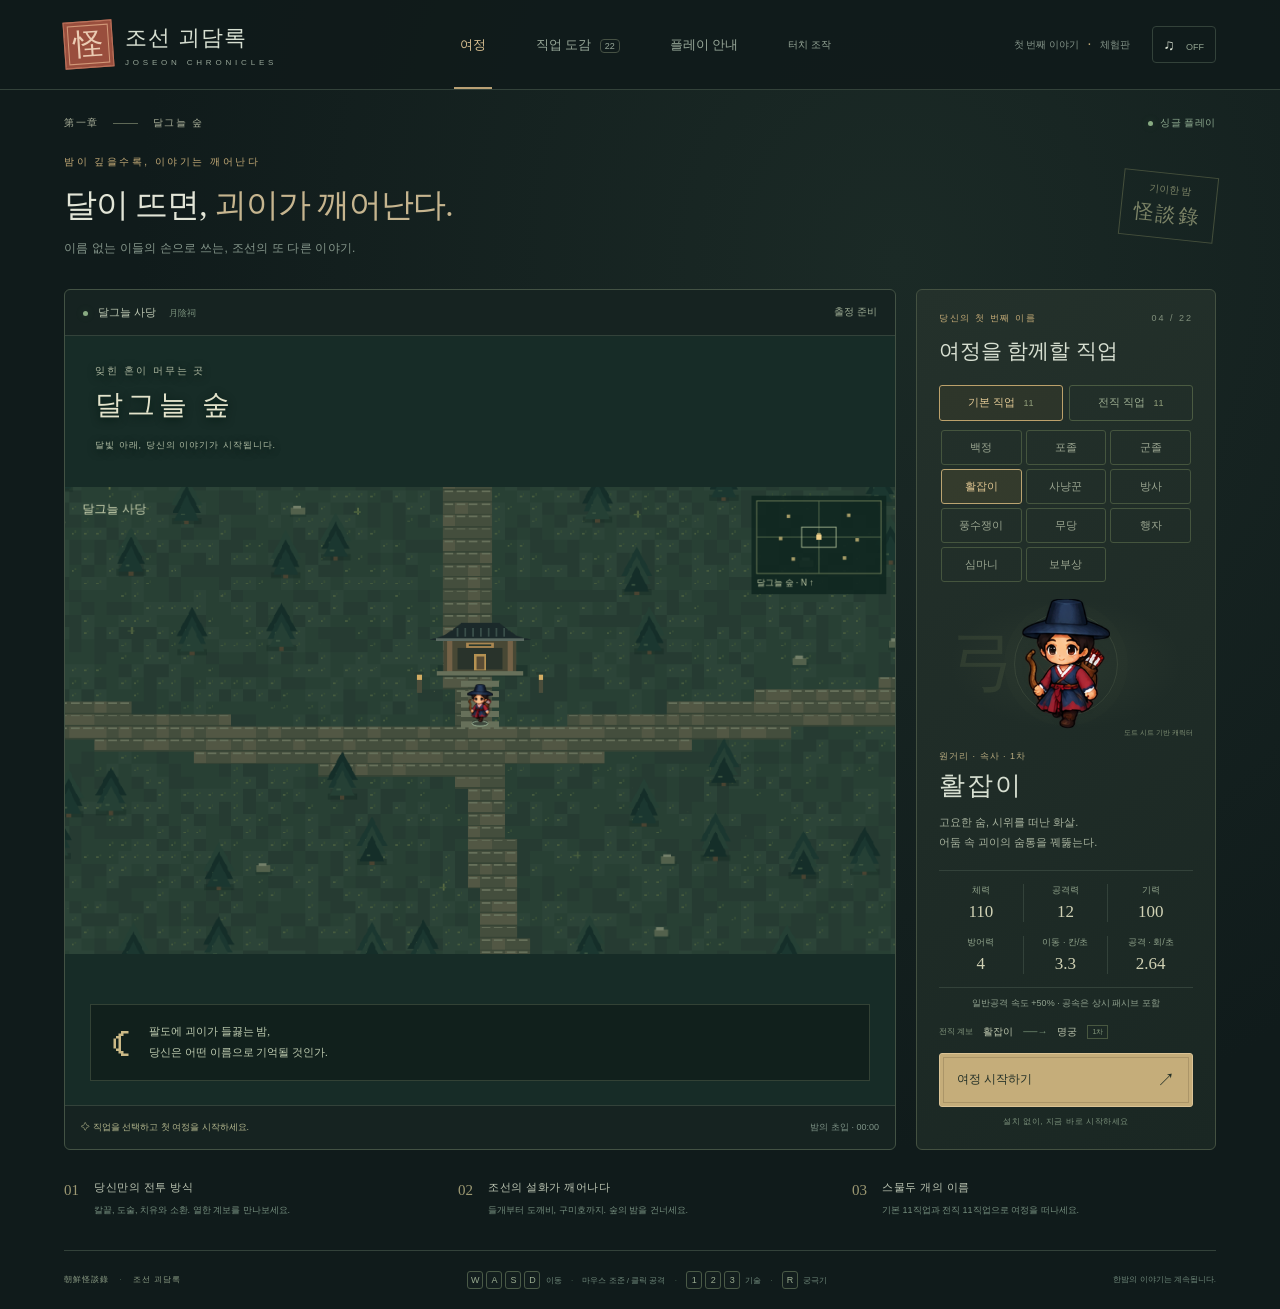
==== commit 50e8ed84: "Start hack-and-slash direction with moving skills, wider view, enemy packs and design plan" ====
--- a/index.html
+++ b/index.html
@@ -1,3 +1,3 @@
-<!doctype html><html lang="ko"><head><meta charset="UTF-8"><meta name="viewport" content="width=device-width,initial-scale=1,viewport-fit=cover"><meta name="theme-color" content="#111d1d"><title>조선 괴담록 — 달이 뜨면, 괴이가 깨어난다</title>  <script type="module" crossorigin src="./assets/index-T18xWkog.js"></script>
-  <link rel="stylesheet" crossorigin href="./assets/index-B5FTog5g.css">
+<!doctype html><html lang="ko"><head><meta charset="UTF-8"><meta name="viewport" content="width=device-width,initial-scale=1,viewport-fit=cover"><meta name="theme-color" content="#111d1d"><title>조선 괴담록 — 달이 뜨면, 괴이가 깨어난다</title>  <script type="module" crossorigin src="./assets/index-felmzrfy.js"></script>
+  <link rel="stylesheet" crossorigin href="./assets/index-DXdlTjNu.css">
 </head><body><div id="app"></div></body></html>
--- a/assets/index-DXdlTjNu.css
+++ b/assets/index-DXdlTjNu.css
@@ -0,0 +1 @@
+:root{font-family:Noto Sans KR,sans-serif;color:#d7dfd1;background:#101b1b;font-synthesis:none;font-weight:400;--muted:#84958a;--gold:#c7ad78;--line:#33423a;--serif:"Noto Serif KR",Georgia,serif}*{box-sizing:border-box}body{margin:0;background:radial-gradient(ellipse at 70% 20%,#1b2a26 0,transparent 60%),#101b1b}button,a{-webkit-tap-highlight-color:transparent}button{font:inherit;color:inherit;cursor:pointer}button:focus-visible,a:focus-visible,canvas:focus-visible{outline:2px solid #d4bd8d;outline-offset:4px}button{border:0;background:transparent}button:hover{filter:brightness(1.14)}button:disabled{cursor:not-allowed}a{text-decoration:none;color:inherit}.topbar{height:90px;padding:0 5%;border-bottom:1px solid var(--line);display:flex;align-items:center;justify-content:space-between;background:#101a1adb}.brand{display:flex;align-items:center;gap:12px;font-family:var(--serif);font-size:22px;font-weight:700;letter-spacing:1px}.seal{background:#994e3d;border:1px solid #bb725b;box-shadow:inset 0 0 0 3px #994e3d,inset 0 0 0 4px #d29878;color:#ebcbb2;padding:2px 8px;font-size:30px;transform:rotate(-4deg)}.brand small{display:block;font:8px sans-serif;letter-spacing:3.8px;margin-top:5px;color:#96a597}.topbar nav{display:flex;gap:38px;height:100%;align-items:center}.nav{height:100%;font-size:13px;color:#97a798;position:relative}.nav.active{color:#d8bf90}.nav.active:after{content:"";height:2px;background:#b9a175;position:absolute;bottom:0;left:0;right:0}.nav span{font-size:9px;border:1px solid #465144;border-radius:4px;padding:1px 4px;margin-left:5px}.header-right{display:flex;align-items:center;gap:22px}.version{font-size:10px;color:#85958a}.version b{margin:0 6px;color:#baa473}.icon-button{border:1px solid var(--line);border-radius:4px;padding:9px 11px;font-size:15px}.icon-button span{font-size:9px;margin-left:7px;color:#91a28f}main{max-width:1440px;padding:26px 5% 0;margin:auto}.chapter-line{display:flex;justify-content:space-between;align-items:center;color:#aab09a;font-size:10px;letter-spacing:1.6px}.chapter-line i{display:inline-block;width:25px;height:1px;background:#5e6856;vertical-align:middle;margin:0 10px}.status-dot{letter-spacing:.5px;font-size:10px;color:#8eaa90}.status-dot:before,.live-dot{content:"";display:inline-block;background:#88ab82;width:5px;height:5px;border-radius:50%;margin-right:7px;box-shadow:0 0 8px #77b97730}.heading{display:flex;align-items:center;justify-content:space-between;padding:25px 0 32px}.eyebrow{font-size:10px;letter-spacing:2.5px;color:var(--gold);font-weight:500;margin:0 0 10px}h1{font:500 clamp(24px,2.6vw,37px)/1.55 var(--serif);letter-spacing:-1px;margin:0 0 9px;color:#e2e5d7}h1 em{font-style:normal;color:#c6b58f}.heading p:not(.eyebrow){font-size:12px;color:var(--muted);margin:0;letter-spacing:.2px}.heading-stamp{font-family:var(--serif);border:1px solid #596247;color:#a6ab83;text-align:center;padding:8px 12px;transform:rotate(6deg);font-size:10px;line-height:1.6;opacity:.7}.heading-stamp b{font-size:20px;letter-spacing:3px}.game-layout{display:grid;grid-template-columns:minmax(0,1fr) 300px;gap:20px;align-items:stretch}.stage-wrap{border:1px solid #435244;background:#162321;border-radius:6px;overflow:hidden;display:flex;flex-direction:column}.stage-top{padding:15px 18px;border-bottom:1px solid var(--line);display:flex;justify-content:space-between;font-size:11px;color:#bec8b3}.stage-top small{margin-left:10px;font-size:9px;color:#788f7b}.stage-top>span:last-child{font-size:10px;color:#9eac94}.canvas-wrap{position:relative;flex:1;background:#172c27;display:flex;align-items:center;overflow:hidden;min-height:360px}canvas{display:block;width:100%;image-rendering:auto;aspect-ratio:16/9;cursor:crosshair;touch-action:none}.map-label{position:absolute;left:30px;top:28px;pointer-events:none;text-shadow:0 2px 8px #001710}.map-label span{display:block;color:#aeb8a0;font-size:10px;letter-spacing:2px}.map-label b{display:block;font:500 28px var(--serif);margin:8px 0 10px;color:#e3e3cb;letter-spacing:4px}.map-label i{font-style:normal;font-size:9px;color:#b0bda4;letter-spacing:1px}.intro-banner{position:absolute;bottom:24px;left:25px;right:25px;padding:15px 20px;background:#111e1bce;border:1px solid #68765b66;display:flex;align-items:center;gap:18px;pointer-events:none}.intro-banner p{font:11px/1.9 var(--serif);color:#bfccb1;margin:0}.moon-symbol{font-size:40px;color:#cbb986}.stage-bottom{padding:15px 16px;display:flex;align-items:center;justify-content:space-between;font-size:9px;color:#95a58c;border-top:1px solid var(--line);gap:8px}.stage-bottom>span:first-child{color:#b6b98f}.stage-bottom>span:last-child{white-space:nowrap;color:#7e9387}.selection,.run-panel{background:linear-gradient(145deg,#24312b,#1a2723);border:1px solid #445141;border-radius:6px;padding:22px}.panel-heading{display:flex;align-items:center;justify-content:space-between}.panel-heading .eyebrow{font-size:9px;letter-spacing:1.6px}.panel-heading>span:last-child{font-size:9px;color:#82917d;letter-spacing:2px;margin-bottom:10px}h2{font:500 21px var(--serif);margin:2px 0 20px}.job-tabs{display:flex;border-bottom:1px solid #4b5544;gap:2px}.job-tab{flex:1;font-size:12px;color:#99a48f;padding:10px 0;position:relative}.job-tab.selected{color:#dfc591;background:#bdaa6f0c}.job-tab.selected:after{content:"";position:absolute;bottom:-1px;left:0;right:0;height:2px;background:#bda16d}.portrait{height:142px;position:relative;display:flex;align-items:center;justify-content:center;background:radial-gradient(ellipse,#74815b20,transparent 65%);margin:7px 0 10px}.portrait img{height:135px;width:135px;object-fit:contain;image-rendering:pixelated;z-index:1;filter:drop-shadow(0 8px 6px #07151060)}.portrait-ring{position:absolute;width:104px;height:104px;border:1px solid #7482603a;border-radius:50%;box-shadow:0 0 0 10px #8d8b5f05}.portrait-char{position:absolute;left:13px;top:25px;font:65px var(--serif);color:#60704b3a}.portrait-caption{position:absolute;bottom:-3px;right:0;font-size:7px;color:#819075}.tag{font-size:9px;letter-spacing:1px;color:#b9ac80}.job-info h3{font:600 26px var(--serif);margin:5px 0 9px;letter-spacing:2px}.job-info p{white-space:pre-line;font-size:11px;line-height:1.9;color:#a5b09c;margin:0}.stats{display:flex;justify-content:space-between;border-top:1px solid var(--line);border-bottom:1px solid var(--line);padding:13px 0;margin-top:17px}.stats>div{display:flex;flex-direction:column;gap:5px;text-align:center;flex:1;border-right:1px solid var(--line)}.stats>div:last-child{border:0}.stats span{font-size:9px;color:#8fa28a}.stats b{font:500 17px var(--serif);color:#d1d2b5}.lineage{display:flex;gap:10px;align-items:center;padding:14px 0;font-size:10px}.lineage>span{color:#84977e;font-size:8px}.lineage b{font-weight:400;color:#bcc5ad}.lineage i{font-style:normal;color:#778e75}.lineage small{font-size:7px;border:1px solid #485740;color:#819579;padding:1px 4px}.primary{width:100%;background:#c5ad7a;color:#233027;border:1px solid #dbc396;padding:14px 17px;border-radius:3px;font-weight:700;font-size:12px;display:flex;justify-content:space-between;align-items:center;box-shadow:inset 0 0 0 3px #c5ad7a,inset 0 0 0 4px #ab9568}.primary:hover{background:#d6bd89}.primary span{font-size:18px}.panel-foot{text-align:center;font-size:8px;color:#7c927c;margin:9px 0 0;letter-spacing:.6px}.bottom-info{display:grid;grid-template-columns:repeat(3,1fr);gap:30px;margin:30px 0 32px}.bottom-info>div{display:flex;align-items:flex-start;gap:15px}.info-number{color:#9c9872;font:15px var(--serif);padding-top:2px}.bottom-info h3{font-size:11px;font-weight:500;letter-spacing:.5px;margin:0 0 7px;color:#bcc5b3}.bottom-info p{font-size:9px;color:#758e7e;line-height:1.8;margin:0}footer{display:flex;justify-content:space-between;align-items:center;border-top:1px solid var(--line);padding:20px 0;font-size:8px;color:#6f887a;gap:14px}footer>span:first-child{letter-spacing:1px;color:#8c9d85}footer p{margin:0}footer i{font-style:normal;padding:0 7px;color:#526e5a}kbd{display:inline-block;min-width:16px;text-align:center;font:9px sans-serif;padding:3px;border:1px solid #4a5a47;border-radius:3px;margin-right:3px;color:#9aac90;background:#ffffff04}.hidden{display:none!important}.run-panel{display:flex;flex-direction:column}.run-panel h2{margin-top:10px}.objective{border:1px solid #526145;background:#15261d77;padding:20px 15px;margin:10px 0 22px}.objective>span{font-size:9px;color:#a6a775}.objective h3{font:500 18px var(--serif);margin:12px 0}.objective p{font-size:11px;color:#8fa88f;line-height:1.9}.chapter-dots{display:flex;gap:8px;margin-top:22px}.chapter-dots i{height:3px;flex:1;background:#3b5040}.chapter-dots .done{background:#c3ab77}.run-stats>div{display:flex;justify-content:space-between;margin-bottom:20px;font-size:12px}.run-stats span{color:#94a78e}.run-stats b{font:18px var(--serif);color:#d3bc8c}.potion{display:flex;justify-content:space-between;align-items:center;background:#30402b70;border:1px solid #4e6544;padding:12px;font-size:11px}.potion b{font-weight:500}.potion>span:first-child{color:#b7c98e}.small-note{font-size:9px;line-height:1.8;color:#7f987f}.active-buffs{color:#d1bc84;font-size:10px;min-height:35px;margin-top:20px}.secondary{padding:14px 10px;border:1px solid #495d48;border-radius:3px;display:flex;justify-content:space-between;font-size:10px;margin-top:auto}.secondary span{font-size:8px;color:#889b7d}.hud{display:flex;gap:22px;border:1px solid #45503d;background:#1d2a24;margin-top:15px;padding:17px 20px;border-radius:5px;align-items:center}.vitals{display:flex;align-items:center;gap:16px;min-width:250px}.hud-job{display:flex;align-items:center;gap:8px}.mini-seal{font:24px var(--serif);border:1px solid #8f8958;color:#c9b17a;padding:4px}.hud-job b{font-size:11px;display:block}.hud-job small{display:block;font-size:7px;color:#93a083;margin-top:5px}.bars{flex:1;min-width:120px}.bars label{display:flex;justify-content:space-between;font-size:8px;color:#a2b199;padding:4px 0}.bar{height:5px;background:#0e1a16;border-radius:2px;overflow:hidden}.bar i{display:block;height:100%;width:100%;transition:width .1s}.health i{background:#b47060}.mana i{background:#6e999d}.skillbar{display:flex;flex:1;gap:8px}.skill-slot{position:relative;flex:1;border:1px solid #4d5b44;background:#26352b;min-height:87px;border-radius:3px;padding:7px 3px;overflow:hidden}.skill-slot kbd{position:absolute;left:5px;top:5px;font-size:8px;background:#14251b}.skill-glyph{display:block;color:#c6b17a;font-size:27px;line-height:30px;margin-bottom:7px}.skill-slot b{display:block;font-size:9px;font-weight:500;color:#c2c8b0}.skill-slot small{display:block;font-size:7px;color:#879a7d;margin-top:4px}.skill-slot.no-mana{opacity:.45}.cooldown{display:none;position:absolute;inset:0;background:#101c19cb;place-items:center;font:25px var(--serif);color:#d7c597}.overlay{position:absolute;inset:0;z-index:5;background:#071512b8;-webkit-backdrop-filter:blur(3px);backdrop-filter:blur(3px);display:grid;place-items:center}.modal-card{width:min(320px,85%);text-align:center;background:#1d2c24f2;border:1px solid #847950;padding:26px}.modal-card h2{margin:15px 0;font-size:23px}.modal-card p{font-size:11px;line-height:1.9;color:#a6b39b;margin-bottom:24px}.modal-card .text-button{margin-top:15px}.text-button{font-size:10px;color:#b4b89a;padding:4px 0}.text-button:hover{color:#dcc496}#toast{position:absolute;top:14px;left:50%;transform:translate(-50%,-8px);opacity:0;background:#14231cef;color:#d5c18d;border:1px solid #82764e;padding:10px 18px;z-index:10;font-size:11px;max-width:90%;width:max-content;pointer-events:none;transition:.2s}#toast.visible{opacity:1;transform:translate(-50%)}dialog{border:1px solid #6f7655;border-radius:5px;background:#1b2b24;color:#d1d9c5;width:min(850px,93vw);max-height:85vh;padding:30px;box-shadow:0 30px 100px #0009}dialog::backdrop{background:#06130fc9;-webkit-backdrop-filter:blur(5px);backdrop-filter:blur(5px)}.dialog-top{display:flex;justify-content:space-between;align-items:flex-start;border-bottom:1px solid #42513d;margin-bottom:20px}.dialog-top h2{margin-top:10px;font-size:27px}.book-intro{font-size:12px;color:#9aaf94;line-height:1.9}.filters{display:flex;gap:8px;margin:20px 0;flex-wrap:wrap}.filters button{border:1px solid #465a40;border-radius:3px;padding:8px 13px;font-size:11px;color:#9db191}.filters .selected{color:#dfc895;background:#3d4530;border-color:#8e8055}.tree-grid{display:grid;grid-template-columns:1fr 1fr;gap:12px}.tree-card{border:1px solid #40563e;padding:18px;text-align:left;background:#243329}.tree-card h3{font:500 18px var(--serif);margin:15px 0}.tree-card h3 i{font-style:normal;color:#758d6d;margin:0 16px;font-size:13px}.tree-card p{font-size:10px;color:#8fa484;line-height:1.8}.tree-card small{display:flex;justify-content:space-between;color:#c2b483;font-size:9px;margin-top:20px}.tree-card small span{color:#93a782}.skill-row{display:flex;gap:20px;border-bottom:1px solid #3e513a;padding:20px 0}.skill-symbol{font-size:28px;color:#c2ab74;width:42px}.skill-row h3{font:500 17px var(--serif);margin:7px 0}.skill-row p{font-size:11px;color:#a5b69b;line-height:1.8;margin:8px 0}.skill-row small{font-size:10px;color:#c0b082}.tier-heading{font:21px var(--serif);margin-top:28px;color:#d1ba88}.tier-heading small{font:10px sans-serif;color:#8ea180}.guide-grid{display:grid;grid-template-columns:1fr 1fr;gap:24px}.guide-grid h3,.guide-note h3{font:18px var(--serif);color:#d4bd8e}.guide-grid p,.guide-note p{font-size:12px;color:#9eaf96;line-height:2}.guide-note{margin-top:30px;padding:10px 20px;background:#23372a;border:1px solid #415a3d}.loading{padding:20vh 20px;text-align:center;font:36px/2 var(--serif);color:#c4ad79}.loading small{font:12px sans-serif}@media(min-width:1500px){main{padding-left:40px;padding-right:40px}.canvas-wrap{min-height:450px}}@media(max-width:1050px){.topbar{padding:0 3%;height:78px}.topbar nav{gap:22px}.version{display:none}main{padding:22px 3% 0}.game-layout{grid-template-columns:minmax(0,1fr) 265px;gap:14px}.selection,.run-panel{padding:17px}.canvas-wrap{min-height:310px}.lineage{gap:7px}.vitals{min-width:210px;gap:10px}.hud{gap:15px;padding:13px}.hud-job small{font-size:6px}.bottom-info{gap:18px}.bottom-info p,.stage-bottom{font-size:8px}.stage-bottom>span:last-child{display:none}footer>span:last-child{display:none}}@media(max-width:760px){.brand{font-size:17px}.seal{font-size:23px}.brand small{font-size:6px;letter-spacing:2.7px}.topbar{height:72px;gap:12px}.topbar nav{gap:14px;margin-left:auto}.nav{font-size:11px}.header-right{display:none}main{padding:20px 4% 0}.heading{padding:20px 0 25px}.heading-stamp{display:none}.eyebrow{font-size:8px}.heading p:not(.eyebrow){font-size:10px}.game-layout{grid-template-columns:1fr}.canvas-wrap{min-height:0}.stage-top,.stage-bottom{padding:12px}.map-label{top:18px;left:18px}.map-label b{font-size:24px}.map-label i{display:none}.intro-banner{bottom:14px;left:14px;right:14px;padding:10px 13px}.intro-banner p{font-size:9px}.moon-symbol{font-size:25px}.selection{display:grid;grid-template-columns:135px 1fr;gap:0 20px;padding:20px}.panel-heading,.selection>h2,.job-tabs,.selection>.primary,.panel-foot{grid-column:1/-1}.portrait{grid-row:4/7;height:170px;margin:0;align-self:center}.portrait img{width:145px;height:145px}.portrait-caption{font-size:6px;right:auto;bottom:8px}.job-info{padding-top:18px}.job-info h3{font-size:23px}.stats{margin-top:10px;padding:10px 0}.lineage{font-size:9px}.lineage>span{display:none}.panel-foot{margin-top:12px}.run-panel{display:grid;grid-template-columns:1fr 1fr;gap:12px}.run-panel>.eyebrow,.run-panel>h2{grid-column:1/-1;margin:0}.objective{grid-row:3/6;margin:0;padding:13px}.objective h3{font-size:15px}.objective p{font-size:9px}.run-stats{padding-top:5px}.run-stats>div{font-size:10px;margin-bottom:12px}.small-note{margin:0}.active-buffs{grid-column:1/-1;margin:0;min-height:12px}.secondary{grid-column:1/-1}.hud{flex-direction:column;align-items:stretch}.vitals{min-width:0}.hud-job{min-width:90px}.skillbar{gap:5px}.skill-slot b{font-size:8px}.skill-slot small{font-size:6px}.skill-slot{min-height:82px}.bottom-info{grid-template-columns:1fr;gap:18px;margin:24px 0}.bottom-info p{font-size:9px}.bottom-info h3{margin-bottom:4px}footer{flex-direction:column;align-items:flex-start;gap:10px;font-size:7px}footer kbd{min-width:12px;font-size:7px}footer i{padding:0 3px}.tree-grid,.guide-grid{grid-template-columns:1fr}dialog{padding:20px}.dialog-top .eyebrow{letter-spacing:1px}.skill-row{gap:10px}.modal-card{padding:18px}.modal-card h2{font-size:20px}.modal-card p{font-size:10px;margin-bottom:14px}.modal-card .eyebrow{font-size:8px}}@media(prefers-reduced-motion:reduce){*{transition:none!important}}.sprite-preview{width:135px;height:135px;display:grid;place-items:center;z-index:1}.sprite-crop{position:relative;overflow:hidden;display:block;flex:none}.portrait .sprite-crop img{position:absolute;max-width:none;object-fit:fill;image-rendering:auto;filter:none}.roster-switch{display:flex;gap:6px;margin-bottom:8px}.roster-switch button{flex:1;min-height:36px;border:1px solid #4b5b42;border-radius:3px;color:#9cad91;font-size:11px}.roster-switch button.selected{border-color:#bca16b;background:#5a513034;color:#e2c995}.roster-switch small{margin-left:5px;color:#94a17c;font-size:9px}.job-tabs{display:grid;grid-template-columns:repeat(3,minmax(0,1fr));gap:4px;border:0;max-height:184px;overflow-y:auto;padding:1px 2px 4px}.job-tab{min-height:35px;padding:8px 3px;border:1px solid #45553e;border-radius:3px;font-size:11px}.job-tab.selected{border-color:#bba471;background:#71633938}.job-tab.selected:after{display:none}.job-tab:focus-visible,.roster-switch button:focus-visible{outline:2px solid #e0c38d;outline-offset:2px}@media(max-width:760px){.job-chooser{grid-column:1/-1}.job-tabs{grid-template-columns:repeat(4,minmax(0,1fr));max-height:none}.job-tab{min-height:42px}.roster-switch button{min-height:44px}}.stats{display:grid;grid-template-columns:repeat(3,minmax(0,1fr));row-gap:14px}.stats>div:nth-child(3n){border-right:0}.stat-note{font-size:9px;line-height:1.6;color:#91a28f;text-align:center;margin:8px 0 0}@media(max-width:760px){.selection .portrait{grid-column:1;grid-row:4}.selection .job-info{grid-column:2;grid-row:4;align-self:center;padding-top:0}.selection .stats{grid-column:1/-1;grid-row:5}.selection .stat-note{grid-column:1/-1;grid-row:6}.selection .lineage{grid-column:1/-1;grid-row:7;justify-content:center}}.horde-progress{flex:none;padding:10px 16px 8px;background:#172a22;border-bottom:1px solid #536444}.horde-progress-label{display:flex;justify-content:space-between;align-items:center;gap:8px;font-size:10px;color:#9eb28f;margin-bottom:6px}.horde-progress-label b{color:#e1d0a0;font-weight:500;letter-spacing:.5px}.horde-progress-label strong{color:#d8cc9d;font-weight:500;margin-left:5px}.stage-gauge{height:8px;background:#091c16;border:1px solid #4d6748;overflow:hidden;border-radius:2px}.stage-gauge i{display:block;width:100%;height:100%;transform:scaleX(0);transform-origin:left;background:linear-gradient(90deg,#588a70,#a7c785,#e5cf88);transition:transform .12s linear}.horde-progress>small{display:block;font-size:8px;line-height:14px;color:#8d9e7e;margin-top:3px}.horde-progress.clearing .stage-gauge{border-color:#d6c18b;box-shadow:0 0 12px #d8b96935}.stage-banner{position:absolute;top:43%;left:50%;transform:translate(-50%,-50%);z-index:4;text-align:center;pointer-events:none;width:min(380px,90%);padding:23px 16px;background:linear-gradient(90deg,#10291a00,#10291af0 15% 85%,#10291a00);border-block:1px solid #c2ac6f77;text-shadow:0 2px 5px #06180d}.stage-banner small{display:block;font-size:10px;color:#b1be9b;letter-spacing:1px}.stage-banner b{display:block;font:600 clamp(19px,3vw,30px) var(--serif);color:#ecd49c;margin:11px 0}.stage-banner span{font-size:12px;color:#cccea7}.touch-mode.in-session .horde-progress{padding:6px 10px 4px}.touch-mode.in-session .horde-progress-label{font-size:9px;margin-bottom:4px}.touch-mode.in-session .horde-progress>small{font-size:7px;line-height:10px;margin-top:2px}.touch-mode.in-session .stage-gauge{height:6px}.touch-mode.in-session .stage-banner{padding:16px 10px}.touch-mode.in-session .stage-banner b{font-size:20px}.touch-mode.in-session .stage-banner span{font-size:10px}#touch-status,#touch-controls{display:none}#touch-toggle{font-size:10px;white-space:nowrap}#touch-toggle[aria-pressed=true]{color:#dac292}.touch-mode button{touch-action:manipulation}.touch-mode .job-tab,.touch-mode .filters button,.touch-mode #close-book{min-height:44px}.touch-mode.in-session,.touch-mode.in-session body{overflow:hidden;overscroll-behavior:none;height:100%;user-select:none;-webkit-user-select:none}.touch-mode.in-session .topbar{display:none}.touch-mode.in-session main{position:fixed;inset:0;margin:0;max-width:none;height:100vh;height:100dvh;padding:env(safe-area-inset-top,0px) env(safe-area-inset-right,0px) env(safe-area-inset-bottom,0px) env(safe-area-inset-left,0px);display:flex;flex-direction:column;gap:0;background:#111f1b}.touch-mode.in-session .chapter-line,.touch-mode.in-session .heading,.touch-mode.in-session .bottom-info,.touch-mode.in-session footer,.touch-mode.in-session .hud,.touch-mode.in-session .run-panel{display:none!important}.touch-mode.in-session .game-layout{display:flex;min-height:0;flex:1;gap:0}.touch-mode.in-session .stage-wrap{width:100%;border-radius:0;border-left:0;border-right:0;min-height:0}.touch-mode.in-session .stage-top,.touch-mode.in-session .stage-bottom{display:none}.touch-mode.in-session .canvas-wrap{min-height:0;justify-content:center;flex:1;overflow:hidden}.touch-mode.in-session canvas{width:100%;height:100%;flex:none;max-width:none;aspect-ratio:auto;touch-action:none}.touch-mode.in-session #touch-status{display:flex;align-items:center;gap:8px;flex:none;padding:7px 10px;border-bottom:1px solid #47573b;background:#1a2a22;min-height:78px}.touch-vitals{flex:1;max-width:420px;min-width:100px;margin-right:auto}.touch-vitals>div:first-child{display:flex;justify-content:space-between;gap:8px;align-items:center;margin-bottom:3px}.touch-vitals b{font:600 13px var(--serif);color:#e0c998}.touch-vitals #touch-wave{font-size:9px;color:#a2b697}.touch-vitals label{display:flex;justify-content:space-between;font-size:9px;color:#b4c3a6;line-height:15px}.touch-vitals .bar{height:5px}#touch-status button{min-width:44px;min-height:46px;border:1px solid #506447;border-radius:7px;font-size:10px;background:#293b29;color:#dbcc9e;line-height:1.6;padding:5px}#touch-status #touch-pause{font-size:22px}.touch-mode.in-session #touch-controls{display:grid;grid-template-columns:140px minmax(0,1fr);gap:6px 14px;flex:none;padding:14px 14px 8px;background:linear-gradient(#1b2a22,#14221b);border-top:1px solid #53603f;touch-action:none}.touch-stick-column{display:flex;flex-direction:column;align-items:center;justify-content:center}#touch-stick{width:132px;height:132px;border-radius:50%;border:1px solid #64724d;background:radial-gradient(circle,#7384571a 45%,#263b2b 46%,#172c20 69%,#5b7149 70%,#263b2b 72%);position:relative;touch-action:none;user-select:none;-webkit-user-select:none}.stick-directions{position:absolute;inset:0;display:grid;place-items:center;font-size:100px;font-weight:400;line-height:1;color:#8f9f6b25;pointer-events:none}#touch-thumb{position:absolute;top:calc(50% - 24px);left:calc(50% - 24px);width:48px;height:48px;background:radial-gradient(circle at 35% 25%,#b7b783,#777e4c);border:2px solid #c2bd87;box-shadow:0 4px 12px #07150d90,inset 0 0 0 4px #828956;border-radius:50%;pointer-events:none}.touch-stick-label{font-size:10px;color:#aab794;margin-top:8px;letter-spacing:3px}.touch-actions{min-width:0;max-width:400px;width:100%;justify-self:end}#touch-skills{display:grid;grid-template-columns:1fr 1fr;gap:7px}#touch-skills button{position:relative;min-height:52px;padding:7px 3px;border:1px solid #67744d;border-radius:8px;background:#2e412d;overflow:hidden;touch-action:manipulation}#touch-skills small{display:block;font-size:8px;color:#a4b28a;line-height:14px}#touch-skills b{display:block;font-size:10px;color:#dfd1a7;white-space:nowrap;font-weight:500}#touch-skills button:last-child{border-color:#ac8c55;background:#463f29}.touch-cd{position:absolute;inset:0;background:#0d1d16cf;display:grid;place-items:center;font:22px var(--serif);color:#d9c28c;pointer-events:none}.touch-cd[hidden]{display:none}#touch-skills .no-mana{opacity:.45}#touch-skills button:disabled{cursor:default}.touch-bottom{display:flex;gap:8px;margin-top:8px}#touch-heal{flex:1;border:1px solid #7d8d55;background:#33472a;border-radius:9px;min-height:57px;color:#c7d39c;font-size:19px;padding:4px}#touch-heal span{display:block;font-size:10px}#touch-heal:disabled{opacity:.4}#touch-attack{flex:1.5;border:1px solid #d7bd80;border-radius:12px;background:linear-gradient(#bda674,#7b7544);color:#122619;min-height:57px;touch-action:none;user-select:none;-webkit-user-select:none;-webkit-touch-callout:none}#touch-attack b{display:block;font:700 18px var(--serif);line-height:24px}#touch-attack small{font-size:9px}#touch-attack.pressed{background:#e0cb96;box-shadow:0 0 15px #cfb87950;transform:scale(.97)}.touch-help{grid-column:1/-1;text-align:center;color:#93a583;font-size:9px;line-height:15px;margin:3px 0 0}.touch-mode.in-session #toast{font-size:10px;top:8px;padding:8px 10px}.touch-mode.in-session .modal-card{max-height:100%;overflow:auto}.touch-mode.in-session .modal-card .primary,.touch-mode.in-session .modal-card .text-button{min-height:44px}.touch-mode dialog{user-select:text;-webkit-user-select:text}@media(max-width:390px){.touch-mode .topbar nav{gap:8px}.touch-mode .brand{font-size:15px}.touch-mode .nav{font-size:10px}.touch-mode .brand small{letter-spacing:1px}.touch-mode.in-session #touch-controls{grid-template-columns:124px 1fr;gap:6px 10px;padding:12px 10px 8px}#touch-stick{width:116px;height:116px}}@media(max-height:650px)and (orientation:portrait){.touch-mode.in-session #touch-controls{padding-top:8px}#touch-skills button{min-height:44px}#touch-attack,#touch-heal{min-height:49px}.touch-help{font-size:8px}.touch-mode.in-session #touch-status{min-height:68px;padding:4px 8px}}@media(orientation:landscape){.touch-mode.in-session #touch-status{min-height:64px;padding:4px 10px}.touch-mode.in-session .game-layout{margin-left:140px;margin-right:194px}.touch-mode.in-session #touch-controls{position:absolute;inset:64px 0 0;display:block;pointer-events:none;background:none;border:0;padding:0}.touch-mode.in-session .touch-stick-column{position:absolute;left:calc(7px + env(safe-area-inset-left,0px));top:50%;transform:translateY(-50%);width:126px;pointer-events:auto}.touch-mode.in-session #touch-stick{width:116px;height:116px}.touch-mode.in-session .touch-actions{position:absolute;right:calc(8px + env(safe-area-inset-right,0px));top:50%;transform:translateY(-50%);width:176px;pointer-events:auto}.touch-mode.in-session .touch-help{display:none}.touch-mode.in-session #touch-skills button{min-height:47px}.touch-mode.in-session #touch-attack,.touch-mode.in-session #touch-heal{min-height:52px}.touch-mode.in-session .overlay{position:fixed;inset:0;z-index:15}.touch-mode.in-session .modal-card{width:350px;max-height:94dvh}.touch-mode.in-session .modal-card h2{margin:8px 0}.touch-mode.in-session .modal-card p{margin:8px 0 15px}}#touch-status #touch-sound{min-width:32px;width:32px;padding:2px;font-size:19px;color:#839679}#touch-status #touch-sound.enabled{color:#edce8f;border-color:#c8ac72;background:#465136}.touch-mode.in-session .canvas-wrap{align-items:stretch}
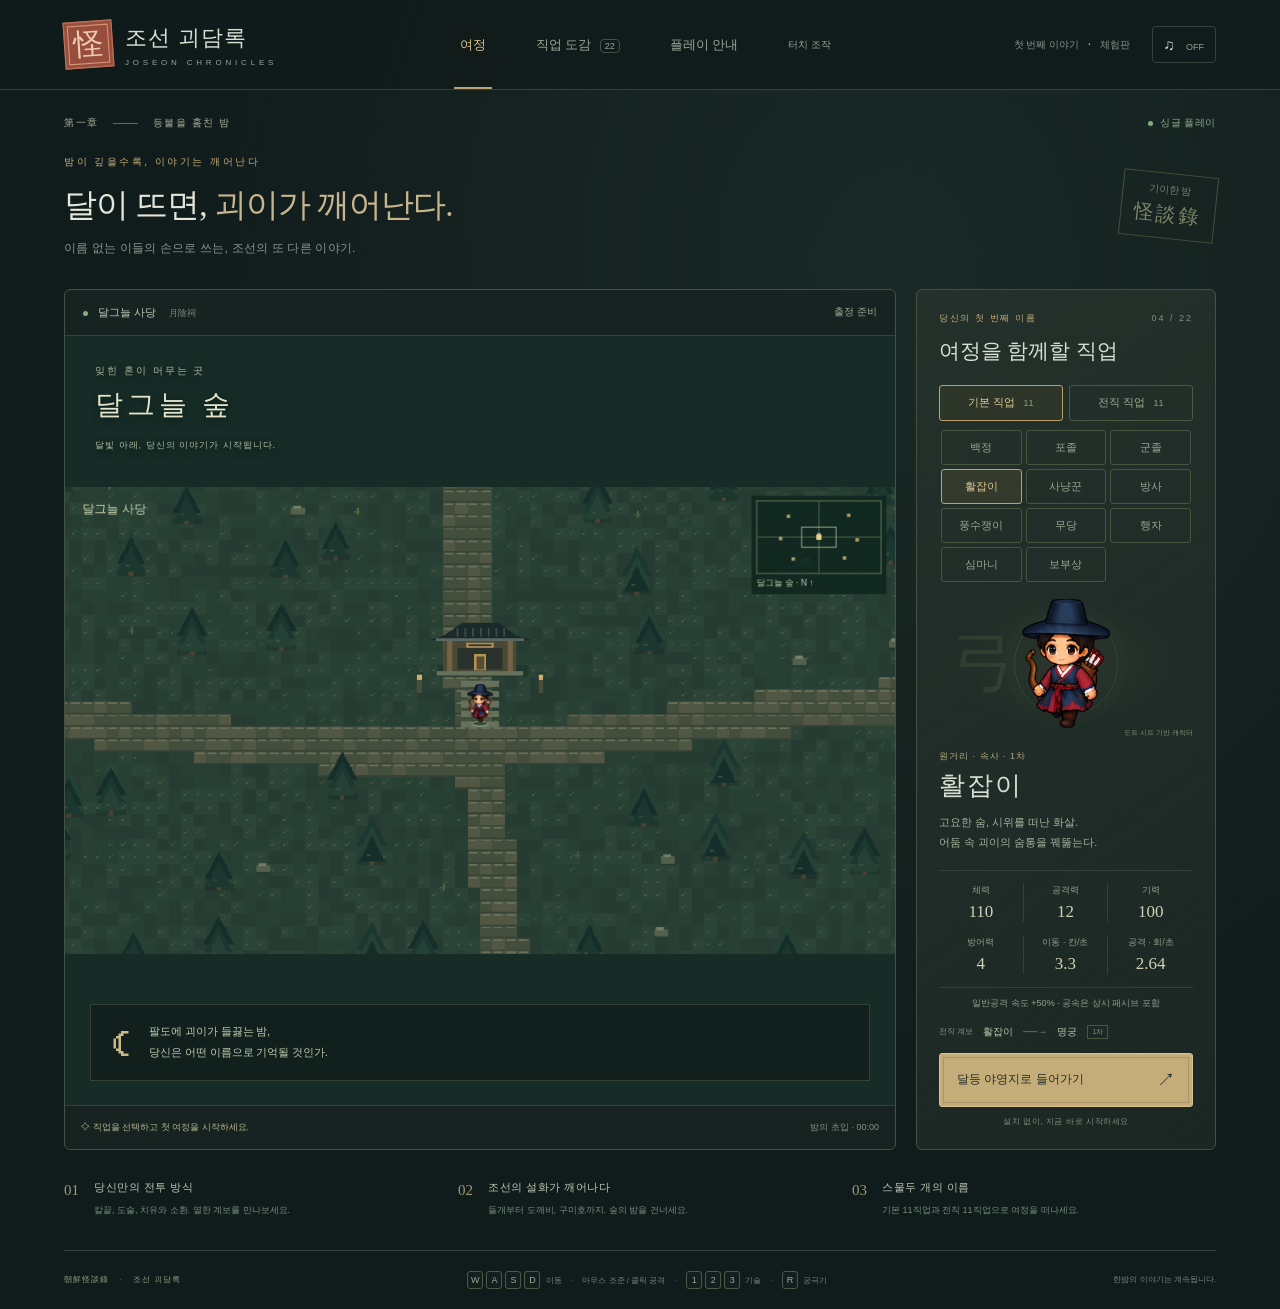
==== commit c4f90d7c: "Add town, five story quests, hunting regions, XP growth, equipment, trading and per-job saves" ====
--- a/index.html
+++ b/index.html
@@ -1,3 +1,3 @@
-<!doctype html><html lang="ko"><head><meta charset="UTF-8"><meta name="viewport" content="width=device-width,initial-scale=1,viewport-fit=cover"><meta name="theme-color" content="#111d1d"><title>조선 괴담록 — 달이 뜨면, 괴이가 깨어난다</title>  <script type="module" crossorigin src="./assets/index-felmzrfy.js"></script>
-  <link rel="stylesheet" crossorigin href="./assets/index-DXdlTjNu.css">
+<!doctype html><html lang="ko"><head><meta charset="UTF-8"><meta name="viewport" content="width=device-width,initial-scale=1,viewport-fit=cover"><meta name="theme-color" content="#111d1d"><title>조선 괴담록 — 달이 뜨면, 괴이가 깨어난다</title>  <script type="module" crossorigin src="./assets/index-DBQgxfXH.js"></script>
+  <link rel="stylesheet" crossorigin href="./assets/index-BnKUexve.css">
 </head><body><div id="app"></div></body></html>
--- a/assets/index-BnKUexve.css
+++ b/assets/index-BnKUexve.css
@@ -0,0 +1 @@
+#adventure-toolbar{padding:12px 16px;background:#14221e;border-top:1px solid #344638;display:flex;align-items:center;justify-content:space-between;gap:10px}.rpg-tools{display:flex;gap:7px}.rpg-tools button,.rpg-button{background:#25382c;border:1px solid #52664a;border-radius:4px;color:#e2d7b7;padding:10px 14px;font:inherit;cursor:pointer}.rpg-tools button:hover,.rpg-button:hover{background:#354a35;border-color:#bdad75}.rpg-tools kbd{font-size:10px;opacity:.5;margin-left:5px}.rpg-tools b{color:#f2cb71;margin-left:5px}#rpg-save{font-size:10px;color:#9baa8c}#rpg-interact{position:absolute;left:50%;bottom:20px;transform:translate(-50%);padding:12px 20px;border:1px solid #a6955d;border-radius:4px;background:#17291eee;color:#ecdcad;z-index:5;font:inherit;white-space:nowrap;cursor:pointer}#rpg-interact[hidden]{display:none}#adventure-dialog{width:min(820px,calc(100vw - 32px));max-height:88dvh;overflow-y:auto;background:#15251e;color:#d8dec9;border:1px solid #736946;border-radius:8px;padding:28px}#adventure-dialog::backdrop{background:#050c0ac4;-webkit-backdrop-filter:blur(3px);backdrop-filter:blur(3px)}#rpg-content{font-size:14px;line-height:1.8}#rpg-content h3{color:#e1ce99;font-size:18px;margin:3px 0 10px}.npc-speech{border-left:2px solid #b89d61;padding:16px 20px;background:#203226;color:#ebdfbd;line-height:1.9}.rpg-story{color:#a8b89d;line-height:1.9;padding:6px 0 16px}.quest-card,.region-card,.training-grid article{padding:19px;margin:14px 0;border:1px solid #40543c;background:#1a2d22;border-radius:5px}.quest-card small,.region-card small{font-size:11px;color:#a6b18d}.quest-card p{margin:10px 0;white-space:pre-line}.quest-card.ready{border-color:#b2995d}.quest-card.claimed{opacity:.65}.quest-card.locked{opacity:.5}.quest-goal{color:#cdb87a}.quest-reward{font-size:12px;color:#94b797;padding-bottom:12px}.service-row{display:flex;flex-wrap:wrap;gap:9px;margin:20px 0 6px}.rpg-note{color:#9bad95;font-size:12px}.rpg-button{font-size:13px;margin:4px 3px 4px 0;min-height:42px}.rpg-button:disabled{opacity:.38;cursor:default}.rpg-section-title{margin:24px 0 12px!important;font-size:15px!important}.hero-stats{display:grid;grid-template-columns:repeat(4,1fr);gap:8px;background:#101f18;padding:14px;border:1px solid #344d36;border-radius:4px}.hero-stats span{font-size:12px;color:#b0bc9f}.hero-stats b{display:block;color:#efdb9d;font-size:21px}.equipment-grid{display:grid;grid-template-columns:1fr 1fr;gap:10px}.item-card{border:1px solid #3c5039;border-left:3px solid var(--item-color);border-radius:4px;margin:9px 0;padding:13px;display:flex;align-items:center;gap:12px;background:#1b2d22;min-width:0}.item-symbol{font-size:25px;color:var(--item-color);background:#101e16;padding:6px 10px;border-radius:5px}.item-card>div:nth-child(2){flex:1;min-width:0}.item-card h4{color:var(--item-color);font-size:15px;margin:1px 0 5px;overflow-wrap:anywhere}.item-card p{margin:3px 0;font-size:12px;color:#c6d0b4}.item-card small{font-size:10px;color:#90a186}.item-actions{flex-shrink:0}.item-difference .positive{color:#a2d59c}.item-difference .negative{color:#e09381}.equipment-grid .item-card{flex-wrap:wrap;margin:0}.equipment-grid .item-symbol{display:none}.empty-slot{border:1px dashed #40533b;padding:20px;color:#b3be9c;display:flex;justify-content:space-between;gap:10px}.empty-slot small{font-size:11px;color:#7f937b}.rpg-empty{border:1px dashed #3e523c;padding:30px;text-align:center;color:#8f9e84}.region-grid{display:grid;grid-template-columns:repeat(3,1fr);gap:12px}.region-card{margin:0;display:flex;flex-direction:column}.region-card p{flex:1}.region-card.locked{opacity:.55}.training-grid{display:grid;grid-template-columns:repeat(3,1fr);gap:12px}.training-grid h3 b{float:right}.training-grid article{padding:16px}.clue-letter{padding:28px;background:#d0bf91;color:#443b2a;border:1px solid #b79f68;line-height:2}.chapter-ending{padding:24px;text-align:center;color:#edcc80;background:#2a3420}#adventure-toolbar.hidden{display:none}.rpg-tools button{white-space:nowrap}@media(max-width:750px){#adventure-toolbar{padding:9px;flex-wrap:wrap;justify-content:center;gap:4px}.rpg-tools{width:100%;gap:5px}.rpg-tools button{flex:1;padding:10px 5px;font-size:12px;min-height:44px}.rpg-tools kbd{display:none}#rpg-save{font-size:9px}#adventure-dialog{padding:18px 15px;width:calc(100vw - 18px);max-height:90dvh}.region-grid,.training-grid{grid-template-columns:1fr}.item-card{padding:10px;gap:8px;flex-wrap:wrap}.item-symbol{font-size:18px;padding:3px 7px}.item-actions{width:100%;text-align:right}.equipment-grid{gap:7px}.equipment-grid .item-card>div:nth-child(2){flex-basis:100%}.hero-stats{padding:10px;gap:5px}.hero-stats span{font-size:10px}.hero-stats b{font-size:19px}#rpg-interact{font-size:12px;padding:10px 14px;bottom:10px}.empty-slot{padding:15px 10px;flex-direction:column}.touch-mode.in-session #adventure-toolbar{padding:6px 9px}.touch-mode.in-session #rpg-save{display:none}.touch-mode.in-session .rpg-tools button{min-height:38px;padding:8px 3px;font-size:11px}}:root{font-family:Noto Sans KR,sans-serif;color:#d7dfd1;background:#101b1b;font-synthesis:none;font-weight:400;--muted:#84958a;--gold:#c7ad78;--line:#33423a;--serif:"Noto Serif KR",Georgia,serif}*{box-sizing:border-box}body{margin:0;background:radial-gradient(ellipse at 70% 20%,#1b2a26 0,transparent 60%),#101b1b}button,a{-webkit-tap-highlight-color:transparent}button{font:inherit;color:inherit;cursor:pointer}button:focus-visible,a:focus-visible,canvas:focus-visible{outline:2px solid #d4bd8d;outline-offset:4px}button{border:0;background:transparent}button:hover{filter:brightness(1.14)}button:disabled{cursor:not-allowed}a{text-decoration:none;color:inherit}.topbar{height:90px;padding:0 5%;border-bottom:1px solid var(--line);display:flex;align-items:center;justify-content:space-between;background:#101a1adb}.brand{display:flex;align-items:center;gap:12px;font-family:var(--serif);font-size:22px;font-weight:700;letter-spacing:1px}.seal{background:#994e3d;border:1px solid #bb725b;box-shadow:inset 0 0 0 3px #994e3d,inset 0 0 0 4px #d29878;color:#ebcbb2;padding:2px 8px;font-size:30px;transform:rotate(-4deg)}.brand small{display:block;font:8px sans-serif;letter-spacing:3.8px;margin-top:5px;color:#96a597}.topbar nav{display:flex;gap:38px;height:100%;align-items:center}.nav{height:100%;font-size:13px;color:#97a798;position:relative}.nav.active{color:#d8bf90}.nav.active:after{content:"";height:2px;background:#b9a175;position:absolute;bottom:0;left:0;right:0}.nav span{font-size:9px;border:1px solid #465144;border-radius:4px;padding:1px 4px;margin-left:5px}.header-right{display:flex;align-items:center;gap:22px}.version{font-size:10px;color:#85958a}.version b{margin:0 6px;color:#baa473}.icon-button{border:1px solid var(--line);border-radius:4px;padding:9px 11px;font-size:15px}.icon-button span{font-size:9px;margin-left:7px;color:#91a28f}main{max-width:1440px;padding:26px 5% 0;margin:auto}.chapter-line{display:flex;justify-content:space-between;align-items:center;color:#aab09a;font-size:10px;letter-spacing:1.6px}.chapter-line i{display:inline-block;width:25px;height:1px;background:#5e6856;vertical-align:middle;margin:0 10px}.status-dot{letter-spacing:.5px;font-size:10px;color:#8eaa90}.status-dot:before,.live-dot{content:"";display:inline-block;background:#88ab82;width:5px;height:5px;border-radius:50%;margin-right:7px;box-shadow:0 0 8px #77b97730}.heading{display:flex;align-items:center;justify-content:space-between;padding:25px 0 32px}.eyebrow{font-size:10px;letter-spacing:2.5px;color:var(--gold);font-weight:500;margin:0 0 10px}h1{font:500 clamp(24px,2.6vw,37px)/1.55 var(--serif);letter-spacing:-1px;margin:0 0 9px;color:#e2e5d7}h1 em{font-style:normal;color:#c6b58f}.heading p:not(.eyebrow){font-size:12px;color:var(--muted);margin:0;letter-spacing:.2px}.heading-stamp{font-family:var(--serif);border:1px solid #596247;color:#a6ab83;text-align:center;padding:8px 12px;transform:rotate(6deg);font-size:10px;line-height:1.6;opacity:.7}.heading-stamp b{font-size:20px;letter-spacing:3px}.game-layout{display:grid;grid-template-columns:minmax(0,1fr) 300px;gap:20px;align-items:stretch}.stage-wrap{border:1px solid #435244;background:#162321;border-radius:6px;overflow:hidden;display:flex;flex-direction:column}.stage-top{padding:15px 18px;border-bottom:1px solid var(--line);display:flex;justify-content:space-between;font-size:11px;color:#bec8b3}.stage-top small{margin-left:10px;font-size:9px;color:#788f7b}.stage-top>span:last-child{font-size:10px;color:#9eac94}.canvas-wrap{position:relative;flex:1;background:#172c27;display:flex;align-items:center;overflow:hidden;min-height:360px}canvas{display:block;width:100%;image-rendering:auto;aspect-ratio:16/9;cursor:crosshair;touch-action:none}.map-label{position:absolute;left:30px;top:28px;pointer-events:none;text-shadow:0 2px 8px #001710}.map-label span{display:block;color:#aeb8a0;font-size:10px;letter-spacing:2px}.map-label b{display:block;font:500 28px var(--serif);margin:8px 0 10px;color:#e3e3cb;letter-spacing:4px}.map-label i{font-style:normal;font-size:9px;color:#b0bda4;letter-spacing:1px}.intro-banner{position:absolute;bottom:24px;left:25px;right:25px;padding:15px 20px;background:#111e1bce;border:1px solid #68765b66;display:flex;align-items:center;gap:18px;pointer-events:none}.intro-banner p{font:11px/1.9 var(--serif);color:#bfccb1;margin:0}.moon-symbol{font-size:40px;color:#cbb986}.stage-bottom{padding:15px 16px;display:flex;align-items:center;justify-content:space-between;font-size:9px;color:#95a58c;border-top:1px solid var(--line);gap:8px}.stage-bottom>span:first-child{color:#b6b98f}.stage-bottom>span:last-child{white-space:nowrap;color:#7e9387}.selection,.run-panel{background:linear-gradient(145deg,#24312b,#1a2723);border:1px solid #445141;border-radius:6px;padding:22px}.panel-heading{display:flex;align-items:center;justify-content:space-between}.panel-heading .eyebrow{font-size:9px;letter-spacing:1.6px}.panel-heading>span:last-child{font-size:9px;color:#82917d;letter-spacing:2px;margin-bottom:10px}h2{font:500 21px var(--serif);margin:2px 0 20px}.job-tabs{display:flex;border-bottom:1px solid #4b5544;gap:2px}.job-tab{flex:1;font-size:12px;color:#99a48f;padding:10px 0;position:relative}.job-tab.selected{color:#dfc591;background:#bdaa6f0c}.job-tab.selected:after{content:"";position:absolute;bottom:-1px;left:0;right:0;height:2px;background:#bda16d}.portrait{height:142px;position:relative;display:flex;align-items:center;justify-content:center;background:radial-gradient(ellipse,#74815b20,transparent 65%);margin:7px 0 10px}.portrait img{height:135px;width:135px;object-fit:contain;image-rendering:pixelated;z-index:1;filter:drop-shadow(0 8px 6px #07151060)}.portrait-ring{position:absolute;width:104px;height:104px;border:1px solid #7482603a;border-radius:50%;box-shadow:0 0 0 10px #8d8b5f05}.portrait-char{position:absolute;left:13px;top:25px;font:65px var(--serif);color:#60704b3a}.portrait-caption{position:absolute;bottom:-3px;right:0;font-size:7px;color:#819075}.tag{font-size:9px;letter-spacing:1px;color:#b9ac80}.job-info h3{font:600 26px var(--serif);margin:5px 0 9px;letter-spacing:2px}.job-info p{white-space:pre-line;font-size:11px;line-height:1.9;color:#a5b09c;margin:0}.stats{display:flex;justify-content:space-between;border-top:1px solid var(--line);border-bottom:1px solid var(--line);padding:13px 0;margin-top:17px}.stats>div{display:flex;flex-direction:column;gap:5px;text-align:center;flex:1;border-right:1px solid var(--line)}.stats>div:last-child{border:0}.stats span{font-size:9px;color:#8fa28a}.stats b{font:500 17px var(--serif);color:#d1d2b5}.lineage{display:flex;gap:10px;align-items:center;padding:14px 0;font-size:10px}.lineage>span{color:#84977e;font-size:8px}.lineage b{font-weight:400;color:#bcc5ad}.lineage i{font-style:normal;color:#778e75}.lineage small{font-size:7px;border:1px solid #485740;color:#819579;padding:1px 4px}.primary{width:100%;background:#c5ad7a;color:#233027;border:1px solid #dbc396;padding:14px 17px;border-radius:3px;font-weight:700;font-size:12px;display:flex;justify-content:space-between;align-items:center;box-shadow:inset 0 0 0 3px #c5ad7a,inset 0 0 0 4px #ab9568}.primary:hover{background:#d6bd89}.primary span{font-size:18px}.panel-foot{text-align:center;font-size:8px;color:#7c927c;margin:9px 0 0;letter-spacing:.6px}.bottom-info{display:grid;grid-template-columns:repeat(3,1fr);gap:30px;margin:30px 0 32px}.bottom-info>div{display:flex;align-items:flex-start;gap:15px}.info-number{color:#9c9872;font:15px var(--serif);padding-top:2px}.bottom-info h3{font-size:11px;font-weight:500;letter-spacing:.5px;margin:0 0 7px;color:#bcc5b3}.bottom-info p{font-size:9px;color:#758e7e;line-height:1.8;margin:0}footer{display:flex;justify-content:space-between;align-items:center;border-top:1px solid var(--line);padding:20px 0;font-size:8px;color:#6f887a;gap:14px}footer>span:first-child{letter-spacing:1px;color:#8c9d85}footer p{margin:0}footer i{font-style:normal;padding:0 7px;color:#526e5a}kbd{display:inline-block;min-width:16px;text-align:center;font:9px sans-serif;padding:3px;border:1px solid #4a5a47;border-radius:3px;margin-right:3px;color:#9aac90;background:#ffffff04}.hidden{display:none!important}.run-panel{display:flex;flex-direction:column}.run-panel h2{margin-top:10px}.objective{border:1px solid #526145;background:#15261d77;padding:20px 15px;margin:10px 0 22px}.objective>span{font-size:9px;color:#a6a775}.objective h3{font:500 18px var(--serif);margin:12px 0}.objective p{font-size:11px;color:#8fa88f;line-height:1.9}.chapter-dots{display:flex;gap:8px;margin-top:22px}.chapter-dots i{height:3px;flex:1;background:#3b5040}.chapter-dots .done{background:#c3ab77}.run-stats>div{display:flex;justify-content:space-between;margin-bottom:20px;font-size:12px}.run-stats span{color:#94a78e}.run-stats b{font:18px var(--serif);color:#d3bc8c}.potion{display:flex;justify-content:space-between;align-items:center;background:#30402b70;border:1px solid #4e6544;padding:12px;font-size:11px}.potion b{font-weight:500}.potion>span:first-child{color:#b7c98e}.small-note{font-size:9px;line-height:1.8;color:#7f987f}.active-buffs{color:#d1bc84;font-size:10px;min-height:35px;margin-top:20px}.secondary{padding:14px 10px;border:1px solid #495d48;border-radius:3px;display:flex;justify-content:space-between;font-size:10px;margin-top:auto}.secondary span{font-size:8px;color:#889b7d}.hud{display:flex;gap:22px;border:1px solid #45503d;background:#1d2a24;margin-top:15px;padding:17px 20px;border-radius:5px;align-items:center}.vitals{display:flex;align-items:center;gap:16px;min-width:250px}.hud-job{display:flex;align-items:center;gap:8px}.mini-seal{font:24px var(--serif);border:1px solid #8f8958;color:#c9b17a;padding:4px}.hud-job b{font-size:11px;display:block}.hud-job small{display:block;font-size:7px;color:#93a083;margin-top:5px}.bars{flex:1;min-width:120px}.bars label{display:flex;justify-content:space-between;font-size:8px;color:#a2b199;padding:4px 0}.bar{height:5px;background:#0e1a16;border-radius:2px;overflow:hidden}.bar i{display:block;height:100%;width:100%;transition:width .1s}.health i{background:#b47060}.mana i{background:#6e999d}.skillbar{display:flex;flex:1;gap:8px}.skill-slot{position:relative;flex:1;border:1px solid #4d5b44;background:#26352b;min-height:87px;border-radius:3px;padding:7px 3px;overflow:hidden}.skill-slot kbd{position:absolute;left:5px;top:5px;font-size:8px;background:#14251b}.skill-glyph{display:block;color:#c6b17a;font-size:27px;line-height:30px;margin-bottom:7px}.skill-slot b{display:block;font-size:9px;font-weight:500;color:#c2c8b0}.skill-slot small{display:block;font-size:7px;color:#879a7d;margin-top:4px}.skill-slot.no-mana{opacity:.45}.cooldown{display:none;position:absolute;inset:0;background:#101c19cb;place-items:center;font:25px var(--serif);color:#d7c597}.overlay{position:absolute;inset:0;z-index:5;background:#071512b8;-webkit-backdrop-filter:blur(3px);backdrop-filter:blur(3px);display:grid;place-items:center}.modal-card{width:min(320px,85%);text-align:center;background:#1d2c24f2;border:1px solid #847950;padding:26px}.modal-card h2{margin:15px 0;font-size:23px}.modal-card p{font-size:11px;line-height:1.9;color:#a6b39b;margin-bottom:24px}.modal-card .text-button{margin-top:15px}.text-button{font-size:10px;color:#b4b89a;padding:4px 0}.text-button:hover{color:#dcc496}#toast{position:absolute;top:14px;left:50%;transform:translate(-50%,-8px);opacity:0;background:#14231cef;color:#d5c18d;border:1px solid #82764e;padding:10px 18px;z-index:10;font-size:11px;max-width:90%;width:max-content;pointer-events:none;transition:.2s}#toast.visible{opacity:1;transform:translate(-50%)}dialog{border:1px solid #6f7655;border-radius:5px;background:#1b2b24;color:#d1d9c5;width:min(850px,93vw);max-height:85vh;padding:30px;box-shadow:0 30px 100px #0009}dialog::backdrop{background:#06130fc9;-webkit-backdrop-filter:blur(5px);backdrop-filter:blur(5px)}.dialog-top{display:flex;justify-content:space-between;align-items:flex-start;border-bottom:1px solid #42513d;margin-bottom:20px}.dialog-top h2{margin-top:10px;font-size:27px}.book-intro{font-size:12px;color:#9aaf94;line-height:1.9}.filters{display:flex;gap:8px;margin:20px 0;flex-wrap:wrap}.filters button{border:1px solid #465a40;border-radius:3px;padding:8px 13px;font-size:11px;color:#9db191}.filters .selected{color:#dfc895;background:#3d4530;border-color:#8e8055}.tree-grid{display:grid;grid-template-columns:1fr 1fr;gap:12px}.tree-card{border:1px solid #40563e;padding:18px;text-align:left;background:#243329}.tree-card h3{font:500 18px var(--serif);margin:15px 0}.tree-card h3 i{font-style:normal;color:#758d6d;margin:0 16px;font-size:13px}.tree-card p{font-size:10px;color:#8fa484;line-height:1.8}.tree-card small{display:flex;justify-content:space-between;color:#c2b483;font-size:9px;margin-top:20px}.tree-card small span{color:#93a782}.skill-row{display:flex;gap:20px;border-bottom:1px solid #3e513a;padding:20px 0}.skill-symbol{font-size:28px;color:#c2ab74;width:42px}.skill-row h3{font:500 17px var(--serif);margin:7px 0}.skill-row p{font-size:11px;color:#a5b69b;line-height:1.8;margin:8px 0}.skill-row small{font-size:10px;color:#c0b082}.tier-heading{font:21px var(--serif);margin-top:28px;color:#d1ba88}.tier-heading small{font:10px sans-serif;color:#8ea180}.guide-grid{display:grid;grid-template-columns:1fr 1fr;gap:24px}.guide-grid h3,.guide-note h3{font:18px var(--serif);color:#d4bd8e}.guide-grid p,.guide-note p{font-size:12px;color:#9eaf96;line-height:2}.guide-note{margin-top:30px;padding:10px 20px;background:#23372a;border:1px solid #415a3d}.loading{padding:20vh 20px;text-align:center;font:36px/2 var(--serif);color:#c4ad79}.loading small{font:12px sans-serif}@media(min-width:1500px){main{padding-left:40px;padding-right:40px}.canvas-wrap{min-height:450px}}@media(max-width:1050px){.topbar{padding:0 3%;height:78px}.topbar nav{gap:22px}.version{display:none}main{padding:22px 3% 0}.game-layout{grid-template-columns:minmax(0,1fr) 265px;gap:14px}.selection,.run-panel{padding:17px}.canvas-wrap{min-height:310px}.lineage{gap:7px}.vitals{min-width:210px;gap:10px}.hud{gap:15px;padding:13px}.hud-job small{font-size:6px}.bottom-info{gap:18px}.bottom-info p,.stage-bottom{font-size:8px}.stage-bottom>span:last-child{display:none}footer>span:last-child{display:none}}@media(max-width:760px){.brand{font-size:17px}.seal{font-size:23px}.brand small{font-size:6px;letter-spacing:2.7px}.topbar{height:72px;gap:12px}.topbar nav{gap:14px;margin-left:auto}.nav{font-size:11px}.header-right{display:none}main{padding:20px 4% 0}.heading{padding:20px 0 25px}.heading-stamp{display:none}.eyebrow{font-size:8px}.heading p:not(.eyebrow){font-size:10px}.game-layout{grid-template-columns:1fr}.canvas-wrap{min-height:0}.stage-top,.stage-bottom{padding:12px}.map-label{top:18px;left:18px}.map-label b{font-size:24px}.map-label i{display:none}.intro-banner{bottom:14px;left:14px;right:14px;padding:10px 13px}.intro-banner p{font-size:9px}.moon-symbol{font-size:25px}.selection{display:grid;grid-template-columns:135px 1fr;gap:0 20px;padding:20px}.panel-heading,.selection>h2,.job-tabs,.selection>.primary,.panel-foot{grid-column:1/-1}.portrait{grid-row:4/7;height:170px;margin:0;align-self:center}.portrait img{width:145px;height:145px}.portrait-caption{font-size:6px;right:auto;bottom:8px}.job-info{padding-top:18px}.job-info h3{font-size:23px}.stats{margin-top:10px;padding:10px 0}.lineage{font-size:9px}.lineage>span{display:none}.panel-foot{margin-top:12px}.run-panel{display:grid;grid-template-columns:1fr 1fr;gap:12px}.run-panel>.eyebrow,.run-panel>h2{grid-column:1/-1;margin:0}.objective{grid-row:3/6;margin:0;padding:13px}.objective h3{font-size:15px}.objective p{font-size:9px}.run-stats{padding-top:5px}.run-stats>div{font-size:10px;margin-bottom:12px}.small-note{margin:0}.active-buffs{grid-column:1/-1;margin:0;min-height:12px}.secondary{grid-column:1/-1}.hud{flex-direction:column;align-items:stretch}.vitals{min-width:0}.hud-job{min-width:90px}.skillbar{gap:5px}.skill-slot b{font-size:8px}.skill-slot small{font-size:6px}.skill-slot{min-height:82px}.bottom-info{grid-template-columns:1fr;gap:18px;margin:24px 0}.bottom-info p{font-size:9px}.bottom-info h3{margin-bottom:4px}footer{flex-direction:column;align-items:flex-start;gap:10px;font-size:7px}footer kbd{min-width:12px;font-size:7px}footer i{padding:0 3px}.tree-grid,.guide-grid{grid-template-columns:1fr}dialog{padding:20px}.dialog-top .eyebrow{letter-spacing:1px}.skill-row{gap:10px}.modal-card{padding:18px}.modal-card h2{font-size:20px}.modal-card p{font-size:10px;margin-bottom:14px}.modal-card .eyebrow{font-size:8px}}@media(prefers-reduced-motion:reduce){*{transition:none!important}}.sprite-preview{width:135px;height:135px;display:grid;place-items:center;z-index:1}.sprite-crop{position:relative;overflow:hidden;display:block;flex:none}.portrait .sprite-crop img{position:absolute;max-width:none;object-fit:fill;image-rendering:auto;filter:none}.roster-switch{display:flex;gap:6px;margin-bottom:8px}.roster-switch button{flex:1;min-height:36px;border:1px solid #4b5b42;border-radius:3px;color:#9cad91;font-size:11px}.roster-switch button.selected{border-color:#bca16b;background:#5a513034;color:#e2c995}.roster-switch small{margin-left:5px;color:#94a17c;font-size:9px}.job-tabs{display:grid;grid-template-columns:repeat(3,minmax(0,1fr));gap:4px;border:0;max-height:184px;overflow-y:auto;padding:1px 2px 4px}.job-tab{min-height:35px;padding:8px 3px;border:1px solid #45553e;border-radius:3px;font-size:11px}.job-tab.selected{border-color:#bba471;background:#71633938}.job-tab.selected:after{display:none}.job-tab:focus-visible,.roster-switch button:focus-visible{outline:2px solid #e0c38d;outline-offset:2px}@media(max-width:760px){.job-chooser{grid-column:1/-1}.job-tabs{grid-template-columns:repeat(4,minmax(0,1fr));max-height:none}.job-tab{min-height:42px}.roster-switch button{min-height:44px}}.stats{display:grid;grid-template-columns:repeat(3,minmax(0,1fr));row-gap:14px}.stats>div:nth-child(3n){border-right:0}.stat-note{font-size:9px;line-height:1.6;color:#91a28f;text-align:center;margin:8px 0 0}@media(max-width:760px){.selection .portrait{grid-column:1;grid-row:4}.selection .job-info{grid-column:2;grid-row:4;align-self:center;padding-top:0}.selection .stats{grid-column:1/-1;grid-row:5}.selection .stat-note{grid-column:1/-1;grid-row:6}.selection .lineage{grid-column:1/-1;grid-row:7;justify-content:center}}.horde-progress{flex:none;padding:10px 16px 8px;background:#172a22;border-bottom:1px solid #536444}.horde-progress-label{display:flex;justify-content:space-between;align-items:center;gap:8px;font-size:10px;color:#9eb28f;margin-bottom:6px}.horde-progress-label b{color:#e1d0a0;font-weight:500;letter-spacing:.5px}.horde-progress-label strong{color:#d8cc9d;font-weight:500;margin-left:5px}.stage-gauge{height:8px;background:#091c16;border:1px solid #4d6748;overflow:hidden;border-radius:2px}.stage-gauge i{display:block;width:100%;height:100%;transform:scaleX(0);transform-origin:left;background:linear-gradient(90deg,#588a70,#a7c785,#e5cf88);transition:transform .12s linear}.horde-progress>small{display:block;font-size:8px;line-height:14px;color:#8d9e7e;margin-top:3px}.horde-progress.clearing .stage-gauge{border-color:#d6c18b;box-shadow:0 0 12px #d8b96935}.stage-banner{position:absolute;top:43%;left:50%;transform:translate(-50%,-50%);z-index:4;text-align:center;pointer-events:none;width:min(380px,90%);padding:23px 16px;background:linear-gradient(90deg,#10291a00,#10291af0 15% 85%,#10291a00);border-block:1px solid #c2ac6f77;text-shadow:0 2px 5px #06180d}.stage-banner small{display:block;font-size:10px;color:#b1be9b;letter-spacing:1px}.stage-banner b{display:block;font:600 clamp(19px,3vw,30px) var(--serif);color:#ecd49c;margin:11px 0}.stage-banner span{font-size:12px;color:#cccea7}.touch-mode.in-session .horde-progress{padding:6px 10px 4px}.touch-mode.in-session .horde-progress-label{font-size:9px;margin-bottom:4px}.touch-mode.in-session .horde-progress>small{font-size:7px;line-height:10px;margin-top:2px}.touch-mode.in-session .stage-gauge{height:6px}.touch-mode.in-session .stage-banner{padding:16px 10px}.touch-mode.in-session .stage-banner b{font-size:20px}.touch-mode.in-session .stage-banner span{font-size:10px}#touch-status,#touch-controls{display:none}#touch-toggle{font-size:10px;white-space:nowrap}#touch-toggle[aria-pressed=true]{color:#dac292}.touch-mode button{touch-action:manipulation}.touch-mode .job-tab,.touch-mode .filters button,.touch-mode #close-book{min-height:44px}.touch-mode.in-session,.touch-mode.in-session body{overflow:hidden;overscroll-behavior:none;height:100%;user-select:none;-webkit-user-select:none}.touch-mode.in-session .topbar{display:none}.touch-mode.in-session main{position:fixed;inset:0;margin:0;max-width:none;height:100vh;height:100dvh;padding:env(safe-area-inset-top,0px) env(safe-area-inset-right,0px) env(safe-area-inset-bottom,0px) env(safe-area-inset-left,0px);display:flex;flex-direction:column;gap:0;background:#111f1b}.touch-mode.in-session .chapter-line,.touch-mode.in-session .heading,.touch-mode.in-session .bottom-info,.touch-mode.in-session footer,.touch-mode.in-session .hud,.touch-mode.in-session .run-panel{display:none!important}.touch-mode.in-session .game-layout{display:flex;min-height:0;flex:1;gap:0}.touch-mode.in-session .stage-wrap{width:100%;border-radius:0;border-left:0;border-right:0;min-height:0}.touch-mode.in-session .stage-top,.touch-mode.in-session .stage-bottom{display:none}.touch-mode.in-session .canvas-wrap{min-height:0;justify-content:center;flex:1;overflow:hidden}.touch-mode.in-session canvas{width:100%;height:100%;flex:none;max-width:none;aspect-ratio:auto;touch-action:none}.touch-mode.in-session #touch-status{display:flex;align-items:center;gap:8px;flex:none;padding:7px 10px;border-bottom:1px solid #47573b;background:#1a2a22;min-height:78px}.touch-vitals{flex:1;max-width:420px;min-width:100px;margin-right:auto}.touch-vitals>div:first-child{display:flex;justify-content:space-between;gap:8px;align-items:center;margin-bottom:3px}.touch-vitals b{font:600 13px var(--serif);color:#e0c998}.touch-vitals #touch-wave{font-size:9px;color:#a2b697}.touch-vitals label{display:flex;justify-content:space-between;font-size:9px;color:#b4c3a6;line-height:15px}.touch-vitals .bar{height:5px}#touch-status button{min-width:44px;min-height:46px;border:1px solid #506447;border-radius:7px;font-size:10px;background:#293b29;color:#dbcc9e;line-height:1.6;padding:5px}#touch-status #touch-pause{font-size:22px}.touch-mode.in-session #touch-controls{display:grid;grid-template-columns:140px minmax(0,1fr);gap:6px 14px;flex:none;padding:14px 14px 8px;background:linear-gradient(#1b2a22,#14221b);border-top:1px solid #53603f;touch-action:none}.touch-stick-column{display:flex;flex-direction:column;align-items:center;justify-content:center}#touch-stick{width:132px;height:132px;border-radius:50%;border:1px solid #64724d;background:radial-gradient(circle,#7384571a 45%,#263b2b 46%,#172c20 69%,#5b7149 70%,#263b2b 72%);position:relative;touch-action:none;user-select:none;-webkit-user-select:none}.stick-directions{position:absolute;inset:0;display:grid;place-items:center;font-size:100px;font-weight:400;line-height:1;color:#8f9f6b25;pointer-events:none}#touch-thumb{position:absolute;top:calc(50% - 24px);left:calc(50% - 24px);width:48px;height:48px;background:radial-gradient(circle at 35% 25%,#b7b783,#777e4c);border:2px solid #c2bd87;box-shadow:0 4px 12px #07150d90,inset 0 0 0 4px #828956;border-radius:50%;pointer-events:none}.touch-stick-label{font-size:10px;color:#aab794;margin-top:8px;letter-spacing:3px}.touch-actions{min-width:0;max-width:400px;width:100%;justify-self:end}#touch-skills{display:grid;grid-template-columns:1fr 1fr;gap:7px}#touch-skills button{position:relative;min-height:52px;padding:7px 3px;border:1px solid #67744d;border-radius:8px;background:#2e412d;overflow:hidden;touch-action:manipulation}#touch-skills small{display:block;font-size:8px;color:#a4b28a;line-height:14px}#touch-skills b{display:block;font-size:10px;color:#dfd1a7;white-space:nowrap;font-weight:500}#touch-skills button:last-child{border-color:#ac8c55;background:#463f29}.touch-cd{position:absolute;inset:0;background:#0d1d16cf;display:grid;place-items:center;font:22px var(--serif);color:#d9c28c;pointer-events:none}.touch-cd[hidden]{display:none}#touch-skills .no-mana{opacity:.45}#touch-skills button:disabled{cursor:default}.touch-bottom{display:flex;gap:8px;margin-top:8px}#touch-heal{flex:1;border:1px solid #7d8d55;background:#33472a;border-radius:9px;min-height:57px;color:#c7d39c;font-size:19px;padding:4px}#touch-heal span{display:block;font-size:10px}#touch-heal:disabled{opacity:.4}#touch-attack{flex:1.5;border:1px solid #d7bd80;border-radius:12px;background:linear-gradient(#bda674,#7b7544);color:#122619;min-height:57px;touch-action:none;user-select:none;-webkit-user-select:none;-webkit-touch-callout:none}#touch-attack b{display:block;font:700 18px var(--serif);line-height:24px}#touch-attack small{font-size:9px}#touch-attack.pressed{background:#e0cb96;box-shadow:0 0 15px #cfb87950;transform:scale(.97)}.touch-help{grid-column:1/-1;text-align:center;color:#93a583;font-size:9px;line-height:15px;margin:3px 0 0}.touch-mode.in-session #toast{font-size:10px;top:8px;padding:8px 10px}.touch-mode.in-session .modal-card{max-height:100%;overflow:auto}.touch-mode.in-session .modal-card .primary,.touch-mode.in-session .modal-card .text-button{min-height:44px}.touch-mode dialog{user-select:text;-webkit-user-select:text}@media(max-width:390px){.touch-mode .topbar nav{gap:8px}.touch-mode .brand{font-size:15px}.touch-mode .nav{font-size:10px}.touch-mode .brand small{letter-spacing:1px}.touch-mode.in-session #touch-controls{grid-template-columns:124px 1fr;gap:6px 10px;padding:12px 10px 8px}#touch-stick{width:116px;height:116px}}@media(max-height:650px)and (orientation:portrait){.touch-mode.in-session #touch-controls{padding-top:8px}#touch-skills button{min-height:44px}#touch-attack,#touch-heal{min-height:49px}.touch-help{font-size:8px}.touch-mode.in-session #touch-status{min-height:68px;padding:4px 8px}}@media(orientation:landscape){.touch-mode.in-session #touch-status{min-height:64px;padding:4px 10px}.touch-mode.in-session .game-layout{margin-left:140px;margin-right:194px}.touch-mode.in-session #touch-controls{position:absolute;inset:64px 0 0;display:block;pointer-events:none;background:none;border:0;padding:0}.touch-mode.in-session .touch-stick-column{position:absolute;left:calc(7px + env(safe-area-inset-left,0px));top:50%;transform:translateY(-50%);width:126px;pointer-events:auto}.touch-mode.in-session #touch-stick{width:116px;height:116px}.touch-mode.in-session .touch-actions{position:absolute;right:calc(8px + env(safe-area-inset-right,0px));top:50%;transform:translateY(-50%);width:176px;pointer-events:auto}.touch-mode.in-session .touch-help{display:none}.touch-mode.in-session #touch-skills button{min-height:47px}.touch-mode.in-session #touch-attack,.touch-mode.in-session #touch-heal{min-height:52px}.touch-mode.in-session .overlay{position:fixed;inset:0;z-index:15}.touch-mode.in-session .modal-card{width:350px;max-height:94dvh}.touch-mode.in-session .modal-card h2{margin:8px 0}.touch-mode.in-session .modal-card p{margin:8px 0 15px}}#touch-status #touch-sound{min-width:32px;width:32px;padding:2px;font-size:19px;color:#839679}#touch-status #touch-sound.enabled{color:#edce8f;border-color:#c8ac72;background:#465136}.touch-mode.in-session .canvas-wrap{align-items:stretch}
